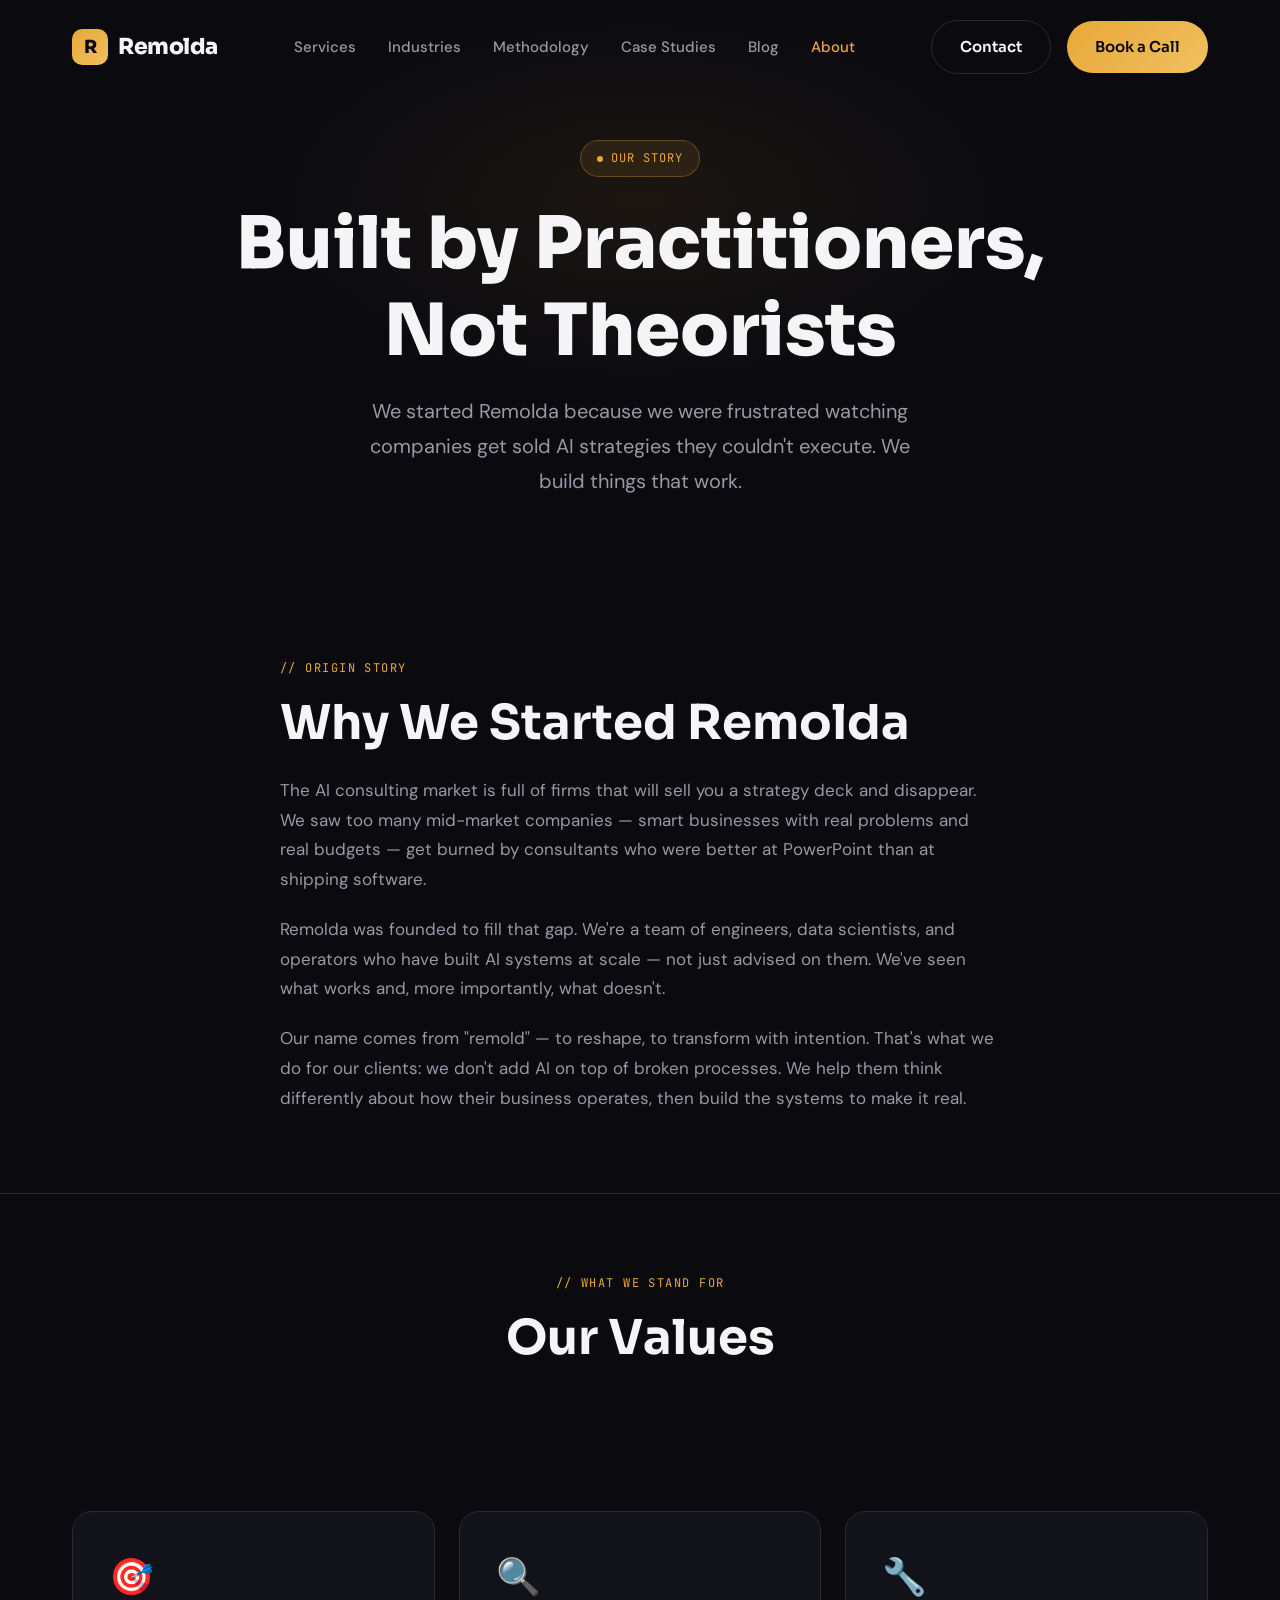
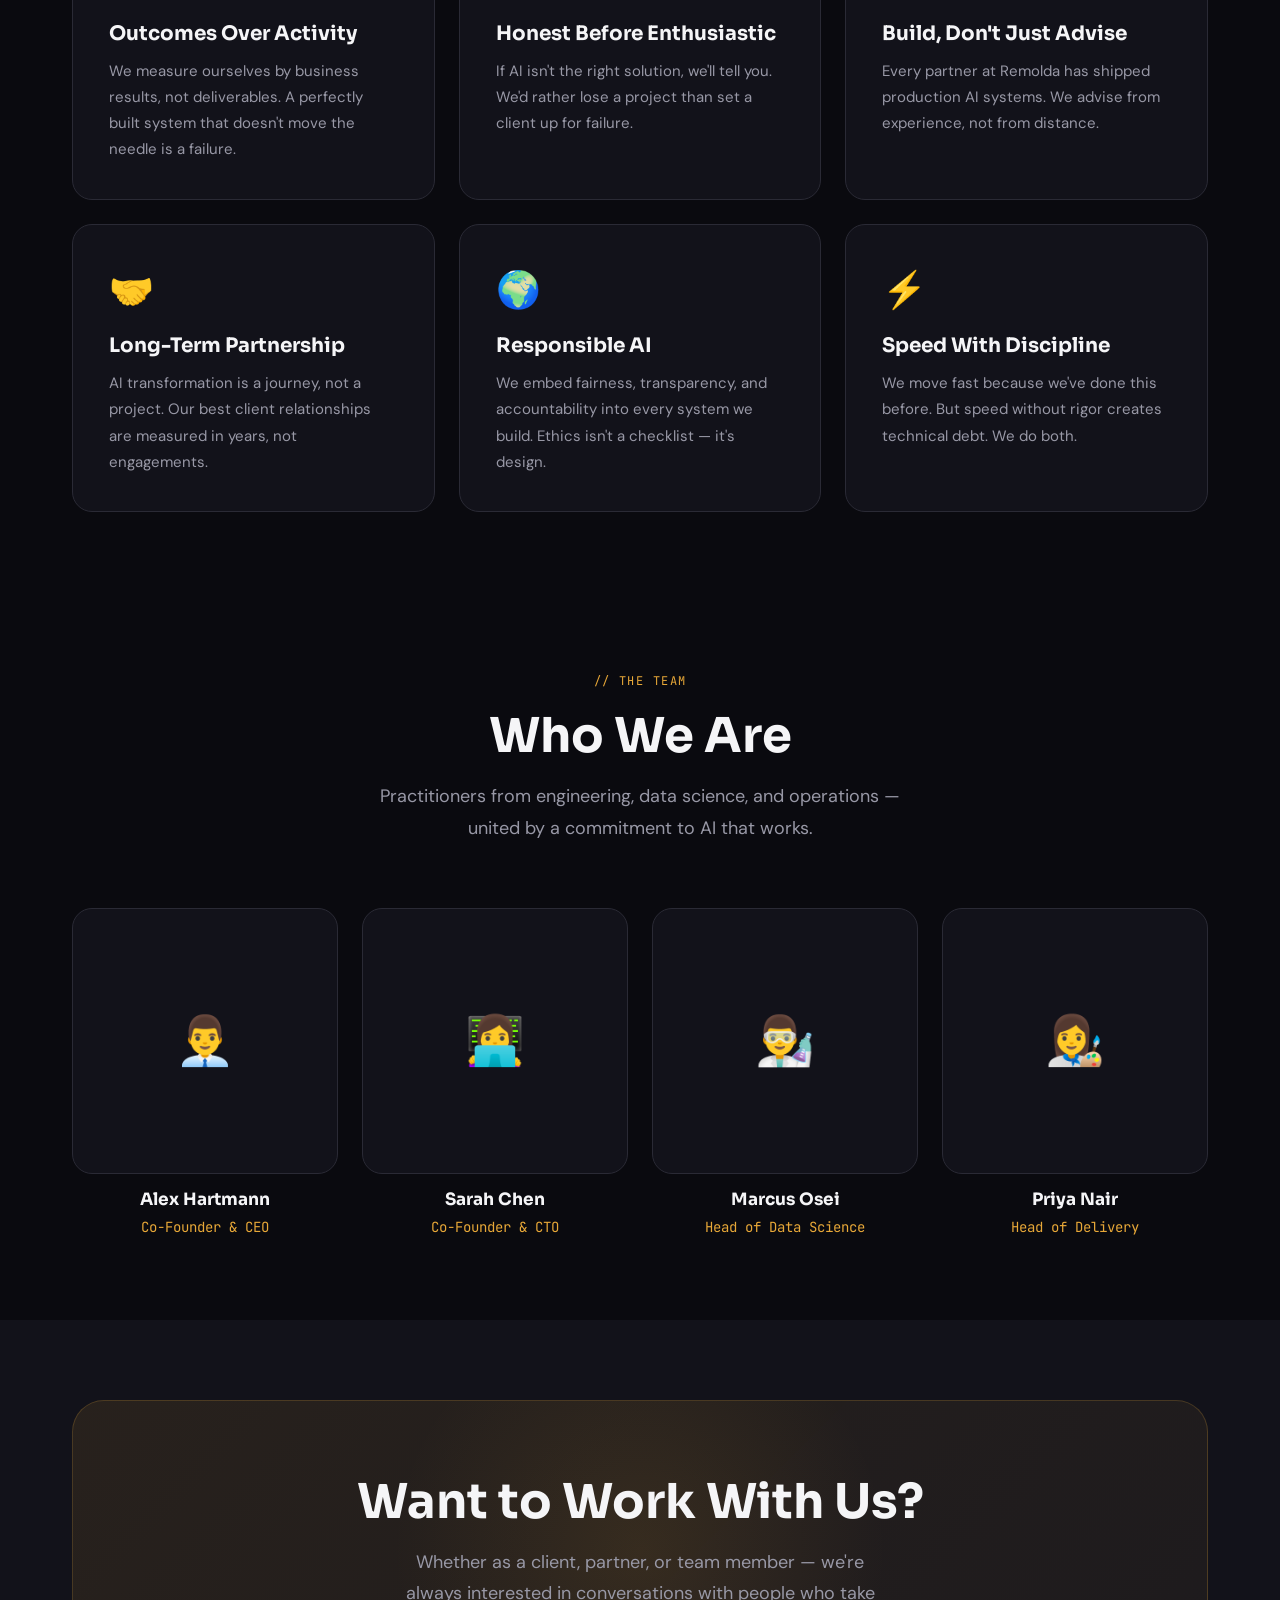
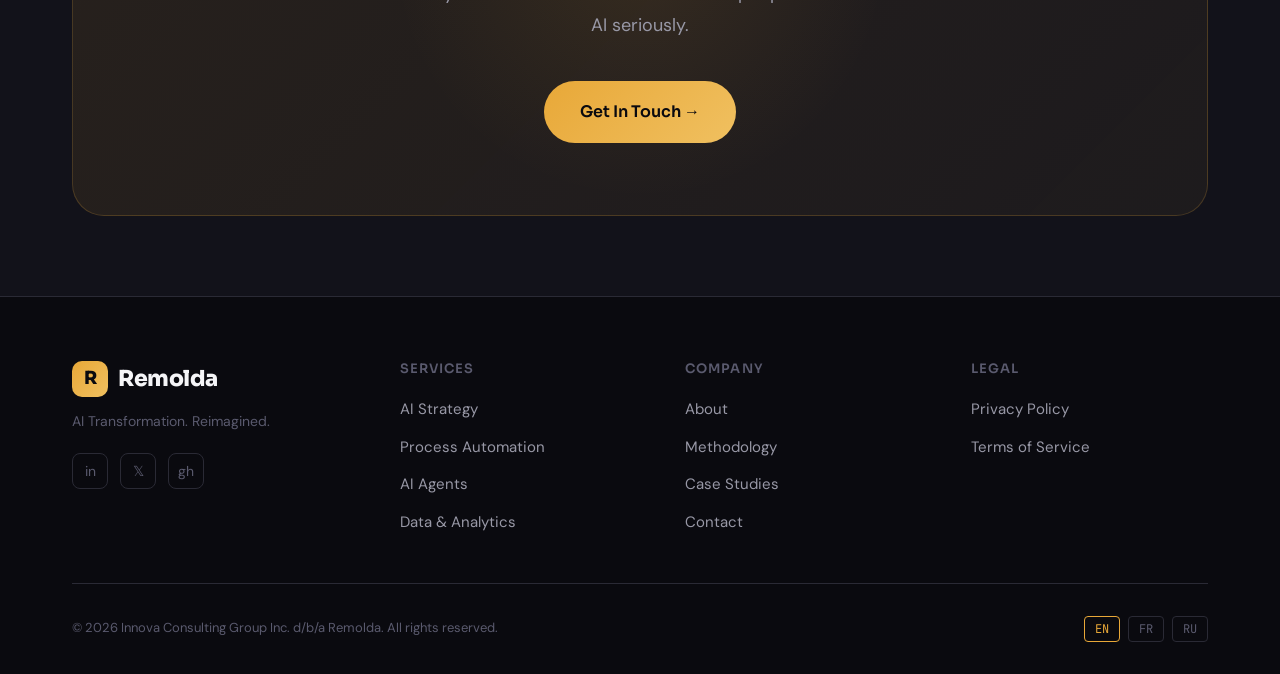
==== about.html @ ae048704 "Initial commit: Remolda AI consultancy website prototype Full HTML/CSS/JS prototype with 8 pages, da" ====
<!DOCTYPE html>
<html lang="en">
<head>
  <meta charset="UTF-8">
  <meta name="viewport" content="width=device-width, initial-scale=1.0">
  <title>About — Remolda AI Transformation</title>
  <link rel="stylesheet" href="styles.css">
</head>
<body>

  <nav class="nav">
    <div class="container">
      <div class="nav-inner">
        <a href="index.html" class="nav-logo"><div class="logo-mark">R</div>Remolda</a>
        <ul class="nav-links">
          <li><a href="services.html">Services</a></li>
          <li><a href="industries.html">Industries</a></li>
          <li><a href="methodology.html">Methodology</a></li>
          <li><a href="case-studies.html">Case Studies</a></li>
          <li><a href="blog.html">Blog</a></li>
          <li><a href="about.html">About</a></li>
        </ul>
        <div class="nav-cta">
          <a href="contact.html" class="btn btn-outline">Contact</a>
          <a href="contact.html" class="btn btn-primary">Book a Call</a>
        </div>
        <div class="nav-toggle"><span></span><span></span><span></span></div>
      </div>
    </div>
  </nav>

  <section class="page-hero">
    <div class="container">
      <span class="badge">Our Story</span>
      <h1>Built by Practitioners,<br>Not Theorists</h1>
      <p>We started Remolda because we were frustrated watching companies get sold AI strategies they couldn't execute. We build things that work.</p>
    </div>
  </section>

  <!-- Story section -->
  <section style="padding: 80px 0; border-bottom: 1px solid var(--border);">
    <div class="container">
      <div style="max-width: 720px; margin: 0 auto;">
        <span class="section-label">// Origin Story</span>
        <h2 style="margin-bottom: 24px; margin-top: 12px;">Why We Started Remolda</h2>
        <p style="margin-bottom: 20px;">The AI consulting market is full of firms that will sell you a strategy deck and disappear. We saw too many mid-market companies — smart businesses with real problems and real budgets — get burned by consultants who were better at PowerPoint than at shipping software.</p>
        <p style="margin-bottom: 20px;">Remolda was founded to fill that gap. We're a team of engineers, data scientists, and operators who have built AI systems at scale — not just advised on them. We've seen what works and, more importantly, what doesn't.</p>
        <p>Our name comes from "remold" — to reshape, to transform with intention. That's what we do for our clients: we don't add AI on top of broken processes. We help them think differently about how their business operates, then build the systems to make it real.</p>
      </div>
    </div>
  </section>

  <!-- Values -->
  <section style="padding: 80px 0;">
    <div class="container">
      <div class="section-header fade-up">
        <span class="section-label">// What We Stand For</span>
        <h2>Our Values</h2>
      </div>
      <div class="values-grid">
        <div class="value-card fade-up">
          <div class="value-icon">🎯</div>
          <h3>Outcomes Over Activity</h3>
          <p>We measure ourselves by business results, not deliverables. A perfectly built system that doesn't move the needle is a failure.</p>
        </div>
        <div class="value-card fade-up fade-up-delay-1">
          <div class="value-icon">🔍</div>
          <h3>Honest Before Enthusiastic</h3>
          <p>If AI isn't the right solution, we'll tell you. We'd rather lose a project than set a client up for failure.</p>
        </div>
        <div class="value-card fade-up fade-up-delay-2">
          <div class="value-icon">🔧</div>
          <h3>Build, Don't Just Advise</h3>
          <p>Every partner at Remolda has shipped production AI systems. We advise from experience, not from distance.</p>
        </div>
        <div class="value-card fade-up fade-up-delay-3">
          <div class="value-icon">🤝</div>
          <h3>Long-Term Partnership</h3>
          <p>AI transformation is a journey, not a project. Our best client relationships are measured in years, not engagements.</p>
        </div>
        <div class="value-card fade-up fade-up-delay-4">
          <div class="value-icon">🌍</div>
          <h3>Responsible AI</h3>
          <p>We embed fairness, transparency, and accountability into every system we build. Ethics isn't a checklist — it's design.</p>
        </div>
        <div class="value-card fade-up fade-up-delay-5">
          <div class="value-icon">⚡</div>
          <h3>Speed With Discipline</h3>
          <p>We move fast because we've done this before. But speed without rigor creates technical debt. We do both.</p>
        </div>
      </div>
    </div>
  </section>

  <!-- Team -->
  <section class="team-section">
    <div class="container">
      <div class="section-header fade-up">
        <span class="section-label">// The Team</span>
        <h2>Who We Are</h2>
        <p>Practitioners from engineering, data science, and operations — united by a commitment to AI that works.</p>
      </div>
      <div class="team-grid">
        <div class="team-card fade-up">
          <div class="team-avatar">👨‍💼</div>
          <h4>Alex Hartmann</h4>
          <span class="team-role">Co-Founder & CEO</span>
        </div>
        <div class="team-card fade-up fade-up-delay-1">
          <div class="team-avatar">👩‍💻</div>
          <h4>Sarah Chen</h4>
          <span class="team-role">Co-Founder & CTO</span>
        </div>
        <div class="team-card fade-up fade-up-delay-2">
          <div class="team-avatar">👨‍🔬</div>
          <h4>Marcus Osei</h4>
          <span class="team-role">Head of Data Science</span>
        </div>
        <div class="team-card fade-up fade-up-delay-3">
          <div class="team-avatar">👩‍🎨</div>
          <h4>Priya Nair</h4>
          <span class="team-role">Head of Delivery</span>
        </div>
      </div>
    </div>
  </section>

  <section class="cta-section">
    <div class="container">
      <div class="cta-block fade-up">
        <h2>Want to Work With Us?</h2>
        <p>Whether as a client, partner, or team member — we're always interested in conversations with people who take AI seriously.</p>
        <div class="cta-actions">
          <a href="contact.html" class="btn btn-primary btn-lg">Get In Touch →</a>
        </div>
      </div>
    </div>
  </section>

  <footer class="footer">
    <div class="container">
      <div class="footer-top">
        <div class="footer-brand">
          <a href="index.html" class="nav-logo"><div class="logo-mark">R</div>Remolda</a>
          <p>AI Transformation. Reimagined.</p>
          <div class="footer-social">
            <a href="#" class="social-link">in</a>
            <a href="#" class="social-link">𝕏</a>
            <a href="#" class="social-link">gh</a>
          </div>
        </div>
        <div class="footer-col">
          <h5>Services</h5>
          <ul>
            <li><a href="services.html#strategy">AI Strategy</a></li>
            <li><a href="services.html#automation">Process Automation</a></li>
            <li><a href="services.html#agents">AI Agents</a></li>
            <li><a href="services.html#data">Data & Analytics</a></li>
          </ul>
        </div>
        <div class="footer-col">
          <h5>Company</h5>
          <ul>
            <li><a href="about.html">About</a></li>
            <li><a href="methodology.html">Methodology</a></li>
            <li><a href="case-studies.html">Case Studies</a></li>
            <li><a href="contact.html">Contact</a></li>
          </ul>
        </div>
        <div class="footer-col">
          <h5>Legal</h5>
          <ul>
            <li><a href="#">Privacy Policy</a></li>
            <li><a href="#">Terms of Service</a></li>
          </ul>
        </div>
      </div>
      <div class="footer-bottom">
        <p class="footer-legal">© 2026 Innova Consulting Group Inc. d/b/a Remolda. All rights reserved.</p>
        <div class="footer-lang">
          <button class="lang-btn active">EN</button>
          <button class="lang-btn">FR</button>
          <button class="lang-btn">RU</button>
        </div>
      </div>
    </div>
  </footer>

  <script src="main.js"></script>
</body>
</html>
---- styles.css ----
/* ============================================
   REMOLDA — Main Stylesheet
   ============================================ */

@import url('https://fonts.googleapis.com/css2?family=Sora:wght@300;400;500;600;700;800&family=DM+Sans:ital,wght@0,300;0,400;0,500;0,600;1,400&family=JetBrains+Mono:wght@400;500&display=swap');

/* ============================================
   CSS VARIABLES
   ============================================ */

:root {
  --bg-primary: #0A0A0F;
  --bg-secondary: #12121A;
  --bg-tertiary: #1A1A25;
  --bg-card: #12121A;

  --accent-primary: #E8A838;
  --accent-secondary: #F0C060;
  --accent-gradient: linear-gradient(135deg, #E8A838, #F0C060);
  --accent-glow: rgba(232, 168, 56, 0.15);

  --text-primary: #F5F5F7;
  --text-secondary: #9898A6;
  --text-muted: #5A5A6E;

  --border: #2A2A35;
  --border-light: rgba(255,255,255,0.05);
  --success: #34D399;

  --font-display: 'Sora', sans-serif;
  --font-body: 'DM Sans', sans-serif;
  --font-mono: 'JetBrains Mono', monospace;

  --radius-sm: 8px;
  --radius-md: 12px;
  --radius-lg: 20px;
  --radius-xl: 32px;

  --shadow-card: 0 4px 24px rgba(0,0,0,0.4);
  --shadow-hover: 0 8px 40px rgba(232,168,56,0.12);

  --transition: 0.3s cubic-bezier(0.4, 0, 0.2, 1);
  --transition-slow: 0.6s cubic-bezier(0.4, 0, 0.2, 1);

  --max-width: 1200px;
  --section-padding: 100px 0;
}

/* ============================================
   RESET & BASE
   ============================================ */

*, *::before, *::after {
  box-sizing: border-box;
  margin: 0;
  padding: 0;
}

html {
  scroll-behavior: smooth;
  font-size: 16px;
}

body {
  font-family: var(--font-body);
  background: var(--bg-primary);
  color: var(--text-primary);
  line-height: 1.6;
  -webkit-font-smoothing: antialiased;
  overflow-x: hidden;
}

a {
  color: inherit;
  text-decoration: none;
}

img, svg {
  max-width: 100%;
  display: block;
}

ul {
  list-style: none;
}

.container {
  max-width: var(--max-width);
  margin: 0 auto;
  padding: 0 32px;
}

/* ============================================
   TYPOGRAPHY
   ============================================ */

h1, h2, h3, h4, h5, h6 {
  font-family: var(--font-display);
  font-weight: 700;
  line-height: 1.2;
  color: var(--text-primary);
}

h1 { font-size: clamp(40px, 6vw, 72px); font-weight: 800; }
h2 { font-size: clamp(28px, 4vw, 48px); }
h3 { font-size: clamp(20px, 2.5vw, 28px); }
h4 { font-size: 20px; }
h5 { font-size: 16px; }

p {
  color: var(--text-secondary);
  font-size: 17px;
  line-height: 1.75;
}

.text-accent {
  background: var(--accent-gradient);
  -webkit-background-clip: text;
  -webkit-text-fill-color: transparent;
  background-clip: text;
}

.mono {
  font-family: var(--font-mono);
  font-size: 13px;
  color: var(--accent-primary);
  letter-spacing: 0.05em;
}

/* ============================================
   BUTTONS
   ============================================ */

.btn {
  display: inline-flex;
  align-items: center;
  gap: 8px;
  font-family: var(--font-display);
  font-weight: 600;
  font-size: 15px;
  padding: 14px 28px;
  border-radius: 50px;
  border: none;
  cursor: pointer;
  transition: var(--transition);
  white-space: nowrap;
  text-decoration: none;
}

.btn-primary {
  background: var(--accent-gradient);
  color: #0A0A0F;
}

.btn-primary:hover {
  box-shadow: 0 0 30px rgba(232,168,56,0.4);
  transform: translateY(-2px);
}

.btn-outline {
  background: transparent;
  color: var(--text-primary);
  border: 1px solid var(--border);
}

.btn-outline:hover {
  border-color: var(--accent-primary);
  color: var(--accent-primary);
  background: var(--accent-glow);
}

.btn-lg {
  padding: 18px 36px;
  font-size: 16px;
}

/* ============================================
   BADGE
   ============================================ */

.badge {
  display: inline-flex;
  align-items: center;
  gap: 8px;
  background: rgba(232,168,56,0.1);
  border: 1px solid rgba(232,168,56,0.3);
  color: var(--accent-primary);
  font-family: var(--font-mono);
  font-size: 12px;
  letter-spacing: 0.08em;
  text-transform: uppercase;
  padding: 8px 16px;
  border-radius: 50px;
}

.badge::before {
  content: '';
  display: block;
  width: 6px;
  height: 6px;
  border-radius: 50%;
  background: var(--accent-primary);
  animation: pulse 2s infinite;
}

@keyframes pulse {
  0%, 100% { opacity: 1; }
  50% { opacity: 0.4; }
}

/* ============================================
   SECTION HEADER
   ============================================ */

.section-header {
  text-align: center;
  margin-bottom: 64px;
}

.section-label {
  font-family: var(--font-mono);
  font-size: 12px;
  letter-spacing: 0.12em;
  text-transform: uppercase;
  color: var(--accent-primary);
  margin-bottom: 16px;
  display: block;
}

.section-header h2 {
  margin-bottom: 16px;
}

.section-header p {
  max-width: 560px;
  margin: 0 auto;
  font-size: 18px;
}

/* ============================================
   NAVIGATION
   ============================================ */

.nav {
  position: fixed;
  top: 0;
  left: 0;
  right: 0;
  z-index: 100;
  padding: 20px 0;
  transition: var(--transition);
}

.nav.scrolled {
  background: rgba(10,10,15,0.92);
  backdrop-filter: blur(20px);
  border-bottom: 1px solid var(--border);
  padding: 14px 0;
}

.nav-inner {
  display: flex;
  align-items: center;
  justify-content: space-between;
  gap: 32px;
}

.nav-logo {
  display: flex;
  align-items: center;
  gap: 10px;
  font-family: var(--font-display);
  font-weight: 800;
  font-size: 22px;
  letter-spacing: -0.02em;
}

.nav-logo .logo-mark {
  width: 36px;
  height: 36px;
  background: var(--accent-gradient);
  border-radius: 10px;
  display: flex;
  align-items: center;
  justify-content: center;
  font-size: 18px;
  color: #0A0A0F;
  font-weight: 800;
}

.nav-links {
  display: flex;
  align-items: center;
  gap: 32px;
}

.nav-links a {
  font-size: 15px;
  font-weight: 500;
  color: var(--text-secondary);
  transition: var(--transition);
  position: relative;
}

.nav-links a:hover {
  color: var(--text-primary);
}

.nav-links a.active {
  color: var(--accent-primary);
}

.nav-cta {
  display: flex;
  align-items: center;
  gap: 16px;
}

.nav-toggle {
  display: none;
  flex-direction: column;
  gap: 5px;
  cursor: pointer;
  padding: 4px;
}

.nav-toggle span {
  display: block;
  width: 24px;
  height: 2px;
  background: var(--text-primary);
  border-radius: 2px;
  transition: var(--transition);
}

/* ============================================
   HERO
   ============================================ */

.hero {
  min-height: 100vh;
  display: flex;
  align-items: center;
  position: relative;
  overflow: hidden;
  padding: 140px 0 80px;
}

.hero-bg {
  position: absolute;
  inset: 0;
  z-index: 0;
}

.hero-mesh {
  position: absolute;
  inset: 0;
  background:
    radial-gradient(ellipse 80% 60% at 50% -10%, rgba(232,168,56,0.12) 0%, transparent 60%),
    radial-gradient(ellipse 40% 40% at 80% 60%, rgba(232,168,56,0.06) 0%, transparent 50%);
}

.hero-grid {
  position: absolute;
  inset: 0;
  background-image:
    linear-gradient(rgba(255,255,255,0.02) 1px, transparent 1px),
    linear-gradient(90deg, rgba(255,255,255,0.02) 1px, transparent 1px);
  background-size: 60px 60px;
  mask-image: radial-gradient(ellipse 80% 80% at 50% 50%, black 0%, transparent 100%);
}

.hero-content {
  position: relative;
  z-index: 1;
  max-width: 820px;
}

.hero-content .badge {
  margin-bottom: 32px;
}

.hero-content h1 {
  margin-bottom: 24px;
  letter-spacing: -0.03em;
}

.hero-content p {
  font-size: 20px;
  max-width: 600px;
  margin-bottom: 48px;
}

.hero-actions {
  display: flex;
  align-items: center;
  gap: 16px;
  flex-wrap: wrap;
}

.hero-stats {
  display: flex;
  gap: 48px;
  margin-top: 72px;
  padding-top: 48px;
  border-top: 1px solid var(--border);
  flex-wrap: wrap;
}

.hero-stat .number {
  font-family: var(--font-display);
  font-size: 36px;
  font-weight: 800;
  background: var(--accent-gradient);
  -webkit-background-clip: text;
  -webkit-text-fill-color: transparent;
  background-clip: text;
  line-height: 1;
  margin-bottom: 4px;
}

.hero-stat .label {
  font-size: 14px;
  color: var(--text-muted);
}

/* ============================================
   SOCIAL PROOF BAR
   ============================================ */

.trust-bar {
  padding: 32px 0;
  border-top: 1px solid var(--border);
  border-bottom: 1px solid var(--border);
  background: var(--bg-secondary);
}

.trust-bar-inner {
  display: flex;
  align-items: center;
  gap: 48px;
  overflow: hidden;
}

.trust-label {
  font-size: 13px;
  color: var(--text-muted);
  white-space: nowrap;
  flex-shrink: 0;
  font-family: var(--font-mono);
  letter-spacing: 0.05em;
  text-transform: uppercase;
}

.trust-logos {
  display: flex;
  align-items: center;
  gap: 48px;
  flex: 1;
  overflow: hidden;
}

.trust-logo {
  font-family: var(--font-display);
  font-size: 17px;
  font-weight: 700;
  color: var(--text-muted);
  opacity: 0.5;
  white-space: nowrap;
  letter-spacing: -0.01em;
  transition: var(--transition);
}

.trust-logo:hover {
  opacity: 0.8;
  color: var(--text-secondary);
}

/* ============================================
   SERVICES
   ============================================ */

.services {
  padding: var(--section-padding);
}

.services-grid {
  display: grid;
  grid-template-columns: repeat(3, 1fr);
  gap: 20px;
}

.service-card {
  background: var(--bg-card);
  border: 1px solid var(--border);
  border-radius: var(--radius-lg);
  padding: 36px;
  transition: var(--transition);
  position: relative;
  overflow: hidden;
  cursor: pointer;
}

.service-card::before {
  content: '';
  position: absolute;
  inset: 0;
  background: var(--accent-gradient);
  opacity: 0;
  transition: var(--transition);
  border-radius: inherit;
}

.service-card:hover {
  border-color: rgba(232,168,56,0.4);
  box-shadow: var(--shadow-hover);
  transform: translateY(-4px);
}

.service-card:hover::before {
  opacity: 0.04;
}

.service-icon {
  width: 52px;
  height: 52px;
  background: rgba(232,168,56,0.1);
  border-radius: var(--radius-md);
  display: flex;
  align-items: center;
  justify-content: center;
  margin-bottom: 24px;
  font-size: 24px;
  position: relative;
}

.service-card h3 {
  font-size: 20px;
  margin-bottom: 12px;
  position: relative;
}

.service-card p {
  font-size: 15px;
  margin-bottom: 24px;
  position: relative;
}

.service-link {
  display: inline-flex;
  align-items: center;
  gap: 8px;
  font-size: 14px;
  font-weight: 600;
  font-family: var(--font-display);
  color: var(--accent-primary);
  position: relative;
  transition: var(--transition);
}

.service-link:hover {
  gap: 12px;
}

.service-link svg {
  display: inline;
}

/* ============================================
   METHODOLOGY — THE REMOLDA CYCLE
   ============================================ */

.methodology {
  padding: var(--section-padding);
  background: var(--bg-secondary);
  position: relative;
  overflow: hidden;
}

.methodology::before {
  content: '';
  position: absolute;
  top: 50%;
  left: 50%;
  transform: translate(-50%, -50%);
  width: 600px;
  height: 600px;
  background: radial-gradient(circle, rgba(232,168,56,0.06) 0%, transparent 70%);
  pointer-events: none;
}

.methodology-inner {
  display: grid;
  grid-template-columns: 1fr 1fr;
  gap: 80px;
  align-items: center;
}

.methodology-phases {
  display: flex;
  flex-direction: column;
  gap: 4px;
}

.phase-item {
  display: flex;
  align-items: flex-start;
  gap: 20px;
  padding: 20px 24px;
  border-radius: var(--radius-md);
  cursor: pointer;
  transition: var(--transition);
  border: 1px solid transparent;
}

.phase-item:hover,
.phase-item.active {
  background: var(--bg-tertiary);
  border-color: var(--border);
}

.phase-item.active .phase-num {
  background: var(--accent-gradient);
  color: #0A0A0F;
}

.phase-num {
  width: 40px;
  height: 40px;
  border-radius: 50%;
  background: var(--bg-tertiary);
  border: 1px solid var(--border);
  display: flex;
  align-items: center;
  justify-content: center;
  font-family: var(--font-mono);
  font-size: 13px;
  font-weight: 500;
  color: var(--text-muted);
  flex-shrink: 0;
  transition: var(--transition);
}

.phase-content h4 {
  font-size: 17px;
  margin-bottom: 4px;
  font-family: var(--font-display);
}

.phase-content p {
  font-size: 14px;
  color: var(--text-muted);
}

/* Cycle Diagram */
.cycle-diagram {
  position: relative;
  display: flex;
  align-items: center;
  justify-content: center;
}

.cycle-svg-wrap {
  width: 380px;
  height: 380px;
  position: relative;
}

.cycle-center {
  position: absolute;
  top: 50%;
  left: 50%;
  transform: translate(-50%, -50%);
  text-align: center;
  z-index: 2;
}

.cycle-center-logo {
  font-family: var(--font-display);
  font-weight: 800;
  font-size: 22px;
  background: var(--accent-gradient);
  -webkit-background-clip: text;
  -webkit-text-fill-color: transparent;
  background-clip: text;
}

.cycle-center-sub {
  font-size: 11px;
  font-family: var(--font-mono);
  color: var(--text-muted);
  letter-spacing: 0.1em;
  text-transform: uppercase;
  margin-top: 2px;
}

/* ============================================
   INDUSTRIES
   ============================================ */

.industries {
  padding: var(--section-padding);
}

.industries-tabs {
  display: flex;
  gap: 8px;
  flex-wrap: wrap;
  justify-content: center;
  margin-bottom: 48px;
}

.tab-btn {
  background: var(--bg-secondary);
  border: 1px solid var(--border);
  color: var(--text-secondary);
  font-family: var(--font-display);
  font-size: 14px;
  font-weight: 500;
  padding: 10px 20px;
  border-radius: 50px;
  cursor: pointer;
  transition: var(--transition);
}

.tab-btn:hover {
  border-color: rgba(232,168,56,0.4);
  color: var(--text-primary);
}

.tab-btn.active {
  background: var(--accent-gradient);
  border-color: transparent;
  color: #0A0A0F;
}

.industry-panel {
  display: none;
  grid-template-columns: 1fr 1fr;
  gap: 40px;
  align-items: center;
  background: var(--bg-secondary);
  border: 1px solid var(--border);
  border-radius: var(--radius-xl);
  padding: 48px;
}

.industry-panel.active {
  display: grid;
}

.industry-panel h3 {
  font-size: 28px;
  margin-bottom: 16px;
}

.industry-panel p {
  margin-bottom: 24px;
}

.industry-challenges {
  display: flex;
  flex-direction: column;
  gap: 12px;
  margin-bottom: 32px;
}

.challenge-item {
  display: flex;
  align-items: flex-start;
  gap: 12px;
  font-size: 15px;
  color: var(--text-secondary);
}

.challenge-item::before {
  content: '→';
  color: var(--accent-primary);
  flex-shrink: 0;
  margin-top: 1px;
}

.industry-visual {
  background: var(--bg-tertiary);
  border-radius: var(--radius-lg);
  padding: 40px;
  display: flex;
  flex-direction: column;
  align-items: center;
  justify-content: center;
  gap: 16px;
  min-height: 240px;
}

.industry-icon-large {
  font-size: 64px;
}

.industry-metric {
  text-align: center;
}

.industry-metric .big-num {
  font-family: var(--font-display);
  font-size: 40px;
  font-weight: 800;
  background: var(--accent-gradient);
  -webkit-background-clip: text;
  -webkit-text-fill-color: transparent;
  background-clip: text;
  line-height: 1;
}

.industry-metric .big-label {
  font-size: 13px;
  color: var(--text-muted);
  margin-top: 4px;
}

/* ============================================
   CASE STUDIES
   ============================================ */

.case-studies {
  padding: var(--section-padding);
  background: var(--bg-secondary);
}

.case-studies-grid {
  display: grid;
  grid-template-columns: repeat(3, 1fr);
  gap: 24px;
  margin-bottom: 48px;
}

.case-card {
  background: var(--bg-primary);
  border: 1px solid var(--border);
  border-radius: var(--radius-lg);
  overflow: hidden;
  transition: var(--transition);
}

.case-card:hover {
  border-color: rgba(232,168,56,0.3);
  transform: translateY(-4px);
  box-shadow: var(--shadow-hover);
}

.case-card-img {
  height: 200px;
  background: var(--bg-tertiary);
  display: flex;
  align-items: center;
  justify-content: center;
  font-size: 48px;
  position: relative;
  overflow: hidden;
}

.case-card-img::after {
  content: '';
  position: absolute;
  inset: 0;
  background: linear-gradient(to bottom, transparent 50%, rgba(10,10,15,0.8) 100%);
}

.case-card-body {
  padding: 28px;
}

.case-industry-tag {
  font-family: var(--font-mono);
  font-size: 11px;
  letter-spacing: 0.08em;
  text-transform: uppercase;
  color: var(--accent-primary);
  margin-bottom: 12px;
  display: block;
}

.case-card h3 {
  font-size: 18px;
  margin-bottom: 12px;
  line-height: 1.3;
}

.case-metric {
  display: inline-flex;
  align-items: center;
  gap: 8px;
  background: rgba(232,168,56,0.1);
  border: 1px solid rgba(232,168,56,0.2);
  border-radius: 50px;
  padding: 6px 14px;
  font-family: var(--font-display);
  font-size: 13px;
  font-weight: 700;
  color: var(--accent-primary);
  margin-bottom: 20px;
}

.case-link {
  display: flex;
  align-items: center;
  gap: 8px;
  font-size: 14px;
  font-weight: 600;
  font-family: var(--font-display);
  color: var(--text-secondary);
  transition: var(--transition);
}

.case-link:hover {
  color: var(--accent-primary);
  gap: 12px;
}

.section-cta {
  text-align: center;
}

/* ============================================
   BLOG PREVIEW
   ============================================ */

.blog-preview {
  padding: var(--section-padding);
}

.blog-grid {
  display: grid;
  grid-template-columns: repeat(3, 1fr);
  gap: 24px;
  margin-bottom: 48px;
}

.blog-card {
  background: var(--bg-card);
  border: 1px solid var(--border);
  border-radius: var(--radius-lg);
  overflow: hidden;
  transition: var(--transition);
}

.blog-card:hover {
  border-color: rgba(232,168,56,0.3);
  transform: translateY(-4px);
}

.blog-card-img {
  height: 180px;
  background: var(--bg-tertiary);
  display: flex;
  align-items: center;
  justify-content: center;
  font-size: 40px;
}

.blog-card-body {
  padding: 24px;
}

.blog-meta {
  display: flex;
  align-items: center;
  gap: 12px;
  margin-bottom: 12px;
}

.blog-category {
  font-family: var(--font-mono);
  font-size: 11px;
  letter-spacing: 0.08em;
  text-transform: uppercase;
  color: var(--accent-primary);
}

.blog-date {
  font-size: 13px;
  color: var(--text-muted);
}

.blog-card h3 {
  font-size: 17px;
  margin-bottom: 10px;
  line-height: 1.4;
}

.blog-card p {
  font-size: 14px;
  line-height: 1.6;
  color: var(--text-muted);
  display: -webkit-box;
  -webkit-line-clamp: 3;
  -webkit-box-orient: vertical;
  overflow: hidden;
}

/* ============================================
   CTA SECTION
   ============================================ */

.cta-section {
  padding: 80px 0;
  background: var(--bg-secondary);
}

.cta-block {
  background: linear-gradient(135deg, rgba(232,168,56,0.1) 0%, rgba(240,192,96,0.05) 100%);
  border: 1px solid rgba(232,168,56,0.2);
  border-radius: var(--radius-xl);
  padding: 72px 80px;
  text-align: center;
  position: relative;
  overflow: hidden;
}

.cta-block::before {
  content: '';
  position: absolute;
  top: -100px;
  left: 50%;
  transform: translateX(-50%);
  width: 500px;
  height: 500px;
  background: radial-gradient(circle, rgba(232,168,56,0.1) 0%, transparent 70%);
  pointer-events: none;
}

.cta-block h2 {
  margin-bottom: 16px;
  position: relative;
}

.cta-block p {
  font-size: 18px;
  max-width: 480px;
  margin: 0 auto 40px;
  position: relative;
}

.cta-actions {
  display: flex;
  align-items: center;
  justify-content: center;
  gap: 16px;
  position: relative;
  flex-wrap: wrap;
}

.cta-note {
  font-size: 13px;
  color: var(--text-muted);
  margin-top: 16px;
  position: relative;
}

/* ============================================
   FOOTER
   ============================================ */

.footer {
  background: var(--bg-primary);
  border-top: 1px solid var(--border);
  padding: 64px 0 32px;
}

.footer-top {
  display: grid;
  grid-template-columns: 280px 1fr 1fr 1fr;
  gap: 48px;
  margin-bottom: 48px;
}

.footer-brand p {
  font-size: 14px;
  color: var(--text-muted);
  margin-top: 12px;
  margin-bottom: 20px;
}

.footer-social {
  display: flex;
  gap: 12px;
}

.social-link {
  width: 36px;
  height: 36px;
  border-radius: var(--radius-sm);
  border: 1px solid var(--border);
  display: flex;
  align-items: center;
  justify-content: center;
  color: var(--text-muted);
  font-size: 14px;
  transition: var(--transition);
}

.social-link:hover {
  border-color: var(--accent-primary);
  color: var(--accent-primary);
}

.footer-col h5 {
  font-family: var(--font-display);
  font-size: 13px;
  font-weight: 600;
  letter-spacing: 0.08em;
  text-transform: uppercase;
  color: var(--text-muted);
  margin-bottom: 20px;
}

.footer-col ul {
  display: flex;
  flex-direction: column;
  gap: 12px;
}

.footer-col ul li a {
  font-size: 15px;
  color: var(--text-secondary);
  transition: var(--transition);
}

.footer-col ul li a:hover {
  color: var(--accent-primary);
}

.footer-bottom {
  display: flex;
  align-items: center;
  justify-content: space-between;
  padding-top: 32px;
  border-top: 1px solid var(--border);
  flex-wrap: wrap;
  gap: 16px;
}

.footer-legal {
  font-size: 13px;
  color: var(--text-muted);
}

.footer-lang {
  display: flex;
  gap: 8px;
}

.lang-btn {
  background: transparent;
  border: 1px solid var(--border);
  color: var(--text-muted);
  font-size: 12px;
  font-family: var(--font-mono);
  padding: 4px 10px;
  border-radius: 4px;
  cursor: pointer;
  transition: var(--transition);
}

.lang-btn:hover,
.lang-btn.active {
  border-color: var(--accent-primary);
  color: var(--accent-primary);
}

/* ============================================
   PAGE HERO (inner pages)
   ============================================ */

.page-hero {
  padding: 140px 0 80px;
  text-align: center;
  position: relative;
}

.page-hero::before {
  content: '';
  position: absolute;
  top: 0;
  left: 50%;
  transform: translateX(-50%);
  width: 800px;
  height: 400px;
  background: radial-gradient(ellipse, rgba(232,168,56,0.08) 0%, transparent 70%);
  pointer-events: none;
}

.page-hero .badge {
  margin-bottom: 24px;
}

.page-hero h1 {
  margin-bottom: 20px;
  position: relative;
}

.page-hero p {
  font-size: 20px;
  max-width: 560px;
  margin: 0 auto;
  position: relative;
}

/* ============================================
   SERVICES PAGE
   ============================================ */

.services-full {
  padding: 80px 0;
}

.service-full-card {
  background: var(--bg-card);
  border: 1px solid var(--border);
  border-radius: var(--radius-xl);
  padding: 48px;
  margin-bottom: 24px;
  display: grid;
  grid-template-columns: 80px 1fr auto;
  gap: 32px;
  align-items: center;
  transition: var(--transition);
}

.service-full-card:hover {
  border-color: rgba(232,168,56,0.3);
}

.service-full-icon {
  width: 80px;
  height: 80px;
  background: rgba(232,168,56,0.1);
  border-radius: var(--radius-lg);
  display: flex;
  align-items: center;
  justify-content: center;
  font-size: 36px;
  flex-shrink: 0;
}

.service-full-content h3 {
  font-size: 22px;
  margin-bottom: 8px;
}

.service-full-content p {
  font-size: 15px;
  margin-bottom: 16px;
}

.service-tags {
  display: flex;
  flex-wrap: wrap;
  gap: 8px;
}

.service-tag {
  background: var(--bg-tertiary);
  border: 1px solid var(--border);
  color: var(--text-muted);
  font-family: var(--font-mono);
  font-size: 11px;
  padding: 4px 10px;
  border-radius: 4px;
}

/* ============================================
   METHODOLOGY FULL PAGE
   ============================================ */

.methodology-full {
  padding: 80px 0;
}

.phase-full-card {
  display: grid;
  grid-template-columns: auto 1fr;
  gap: 48px;
  padding: 48px 0;
  border-bottom: 1px solid var(--border);
  position: relative;
}

.phase-full-card:last-child {
  border-bottom: none;
}

.phase-full-num {
  font-family: var(--font-display);
  font-size: 80px;
  font-weight: 800;
  line-height: 1;
  background: var(--accent-gradient);
  -webkit-background-clip: text;
  -webkit-text-fill-color: transparent;
  background-clip: text;
  opacity: 0.3;
  width: 100px;
  text-align: center;
  padding-top: 8px;
}

.phase-full-content h3 {
  font-size: 28px;
  margin-bottom: 12px;
}

.phase-full-content p {
  font-size: 16px;
  margin-bottom: 24px;
}

.phase-deliverables h5 {
  font-family: var(--font-mono);
  font-size: 11px;
  letter-spacing: 0.1em;
  text-transform: uppercase;
  color: var(--accent-primary);
  margin-bottom: 12px;
}

.phase-deliverables ul {
  display: flex;
  flex-direction: column;
  gap: 8px;
}

.phase-deliverables li {
  display: flex;
  align-items: flex-start;
  gap: 10px;
  font-size: 15px;
  color: var(--text-secondary);
}

.phase-deliverables li::before {
  content: '✓';
  color: var(--success);
  flex-shrink: 0;
}

/* ============================================
   CONTACT PAGE
   ============================================ */

.contact-grid {
  display: grid;
  grid-template-columns: 1fr 1fr;
  gap: 60px;
  padding: 80px 0;
  align-items: start;
}

.contact-info h2 {
  font-size: 36px;
  margin-bottom: 16px;
}

.contact-info p {
  font-size: 17px;
  margin-bottom: 40px;
}

.contact-details {
  display: flex;
  flex-direction: column;
  gap: 20px;
}

.contact-detail {
  display: flex;
  gap: 16px;
  align-items: flex-start;
}

.contact-detail-icon {
  width: 44px;
  height: 44px;
  background: rgba(232,168,56,0.1);
  border-radius: var(--radius-sm);
  display: flex;
  align-items: center;
  justify-content: center;
  font-size: 20px;
  flex-shrink: 0;
}

.contact-detail-text strong {
  display: block;
  font-size: 15px;
  font-family: var(--font-display);
  margin-bottom: 4px;
}

.contact-detail-text span {
  font-size: 14px;
  color: var(--text-muted);
}

.contact-form-wrap {
  background: var(--bg-secondary);
  border: 1px solid var(--border);
  border-radius: var(--radius-xl);
  padding: 48px;
}

.contact-form-wrap h3 {
  font-size: 22px;
  margin-bottom: 28px;
}

.form-row {
  display: grid;
  grid-template-columns: 1fr 1fr;
  gap: 16px;
}

.form-group {
  margin-bottom: 16px;
}

.form-group label {
  display: block;
  font-size: 13px;
  font-family: var(--font-display);
  font-weight: 600;
  color: var(--text-secondary);
  margin-bottom: 8px;
  letter-spacing: 0.02em;
}

.form-group input,
.form-group select,
.form-group textarea {
  width: 100%;
  background: var(--bg-tertiary);
  border: 1px solid var(--border);
  border-radius: var(--radius-sm);
  color: var(--text-primary);
  font-family: var(--font-body);
  font-size: 15px;
  padding: 12px 16px;
  outline: none;
  transition: var(--transition);
  appearance: none;
}

.form-group input:focus,
.form-group select:focus,
.form-group textarea:focus {
  border-color: var(--accent-primary);
  box-shadow: 0 0 0 3px rgba(232,168,56,0.1);
}

.form-group textarea {
  resize: vertical;
  min-height: 120px;
}

.form-group select {
  cursor: pointer;
  background-image: url("data:image/svg+xml,%3Csvg xmlns='http://www.w3.org/2000/svg' width='12' height='12' viewBox='0 0 12 12'%3E%3Cpath fill='%239898A6' d='M6 8L1 3h10z'/%3E%3C/svg%3E");
  background-repeat: no-repeat;
  background-position: right 16px center;
  padding-right: 40px;
}

.calendly-placeholder {
  background: var(--bg-tertiary);
  border: 1px dashed var(--border);
  border-radius: var(--radius-lg);
  padding: 60px 40px;
  text-align: center;
  margin-top: 32px;
}

.calendly-placeholder p {
  font-size: 15px;
  color: var(--text-muted);
  margin-top: 8px;
}

/* ============================================
   ABOUT PAGE
   ============================================ */

.values-grid {
  display: grid;
  grid-template-columns: repeat(3, 1fr);
  gap: 24px;
  padding: 80px 0;
}

.value-card {
  background: var(--bg-secondary);
  border: 1px solid var(--border);
  border-radius: var(--radius-lg);
  padding: 36px;
}

.value-icon {
  font-size: 36px;
  margin-bottom: 16px;
}

.value-card h3 {
  font-size: 20px;
  margin-bottom: 12px;
}

.value-card p {
  font-size: 15px;
}

.team-section {
  padding: 0 0 80px;
}

.team-grid {
  display: grid;
  grid-template-columns: repeat(4, 1fr);
  gap: 24px;
  margin-top: 48px;
}

.team-card {
  text-align: center;
}

.team-avatar {
  width: 100%;
  aspect-ratio: 1;
  border-radius: var(--radius-lg);
  background: var(--bg-secondary);
  border: 1px solid var(--border);
  display: flex;
  align-items: center;
  justify-content: center;
  font-size: 48px;
  margin-bottom: 16px;
}

.team-card h4 {
  font-size: 17px;
  margin-bottom: 4px;
}

.team-card .team-role {
  font-size: 14px;
  color: var(--accent-primary);
  font-family: var(--font-mono);
}

/* ============================================
   ANIMATION CLASSES
   ============================================ */

.fade-up {
  opacity: 0;
  transform: translateY(32px);
  transition: opacity 0.7s ease, transform 0.7s ease;
}

.fade-up.visible {
  opacity: 1;
  transform: translateY(0);
}

.fade-up-delay-1 { transition-delay: 0.1s; }
.fade-up-delay-2 { transition-delay: 0.2s; }
.fade-up-delay-3 { transition-delay: 0.3s; }
.fade-up-delay-4 { transition-delay: 0.4s; }
.fade-up-delay-5 { transition-delay: 0.5s; }
.fade-up-delay-6 { transition-delay: 0.6s; }

/* ============================================
   DIVIDER
   ============================================ */

.divider {
  height: 1px;
  background: var(--border);
}

/* ============================================
   RESPONSIVE
   ============================================ */

@media (max-width: 1024px) {
  .services-grid {
    grid-template-columns: repeat(2, 1fr);
  }

  .methodology-inner {
    grid-template-columns: 1fr;
    gap: 48px;
  }

  .cycle-diagram {
    order: -1;
  }

  .footer-top {
    grid-template-columns: 1fr 1fr;
  }

  .team-grid {
    grid-template-columns: repeat(2, 1fr);
  }
}

@media (max-width: 768px) {
  :root {
    --section-padding: 64px 0;
  }

  .container {
    padding: 0 20px;
  }

  .nav-links,
  .nav-cta .btn-outline {
    display: none;
  }

  .nav-toggle {
    display: flex;
  }

  .services-grid,
  .case-studies-grid,
  .blog-grid,
  .values-grid {
    grid-template-columns: 1fr;
  }

  .industry-panel {
    grid-template-columns: 1fr;
  }

  .contact-grid {
    grid-template-columns: 1fr;
  }

  .service-full-card {
    grid-template-columns: 1fr;
  }

  .footer-top {
    grid-template-columns: 1fr;
    gap: 32px;
  }

  .footer-bottom {
    flex-direction: column;
    align-items: flex-start;
  }

  .cta-block {
    padding: 48px 28px;
  }

  .form-row {
    grid-template-columns: 1fr;
  }

  .hero-stats {
    gap: 28px;
  }

  .phase-full-card {
    grid-template-columns: 1fr;
  }

  .phase-full-num {
    font-size: 48px;
    width: auto;
    text-align: left;
  }
}
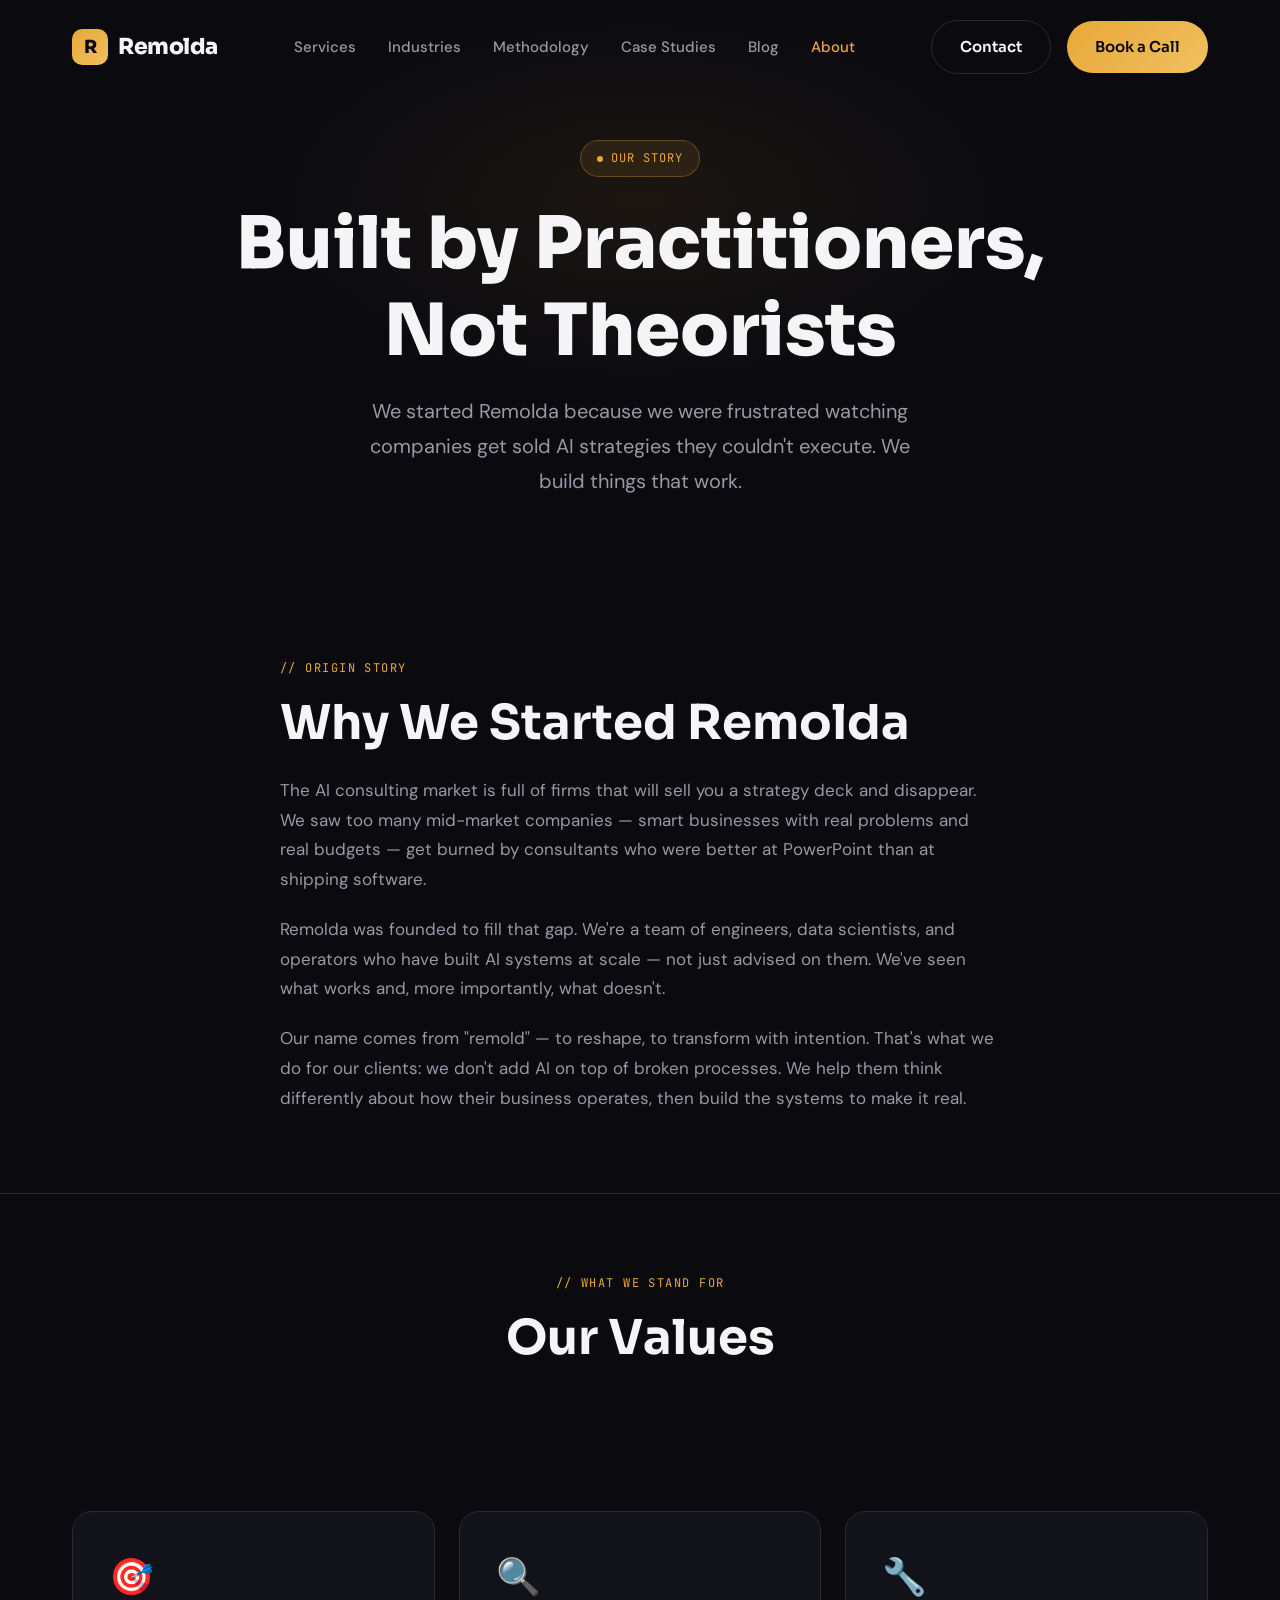
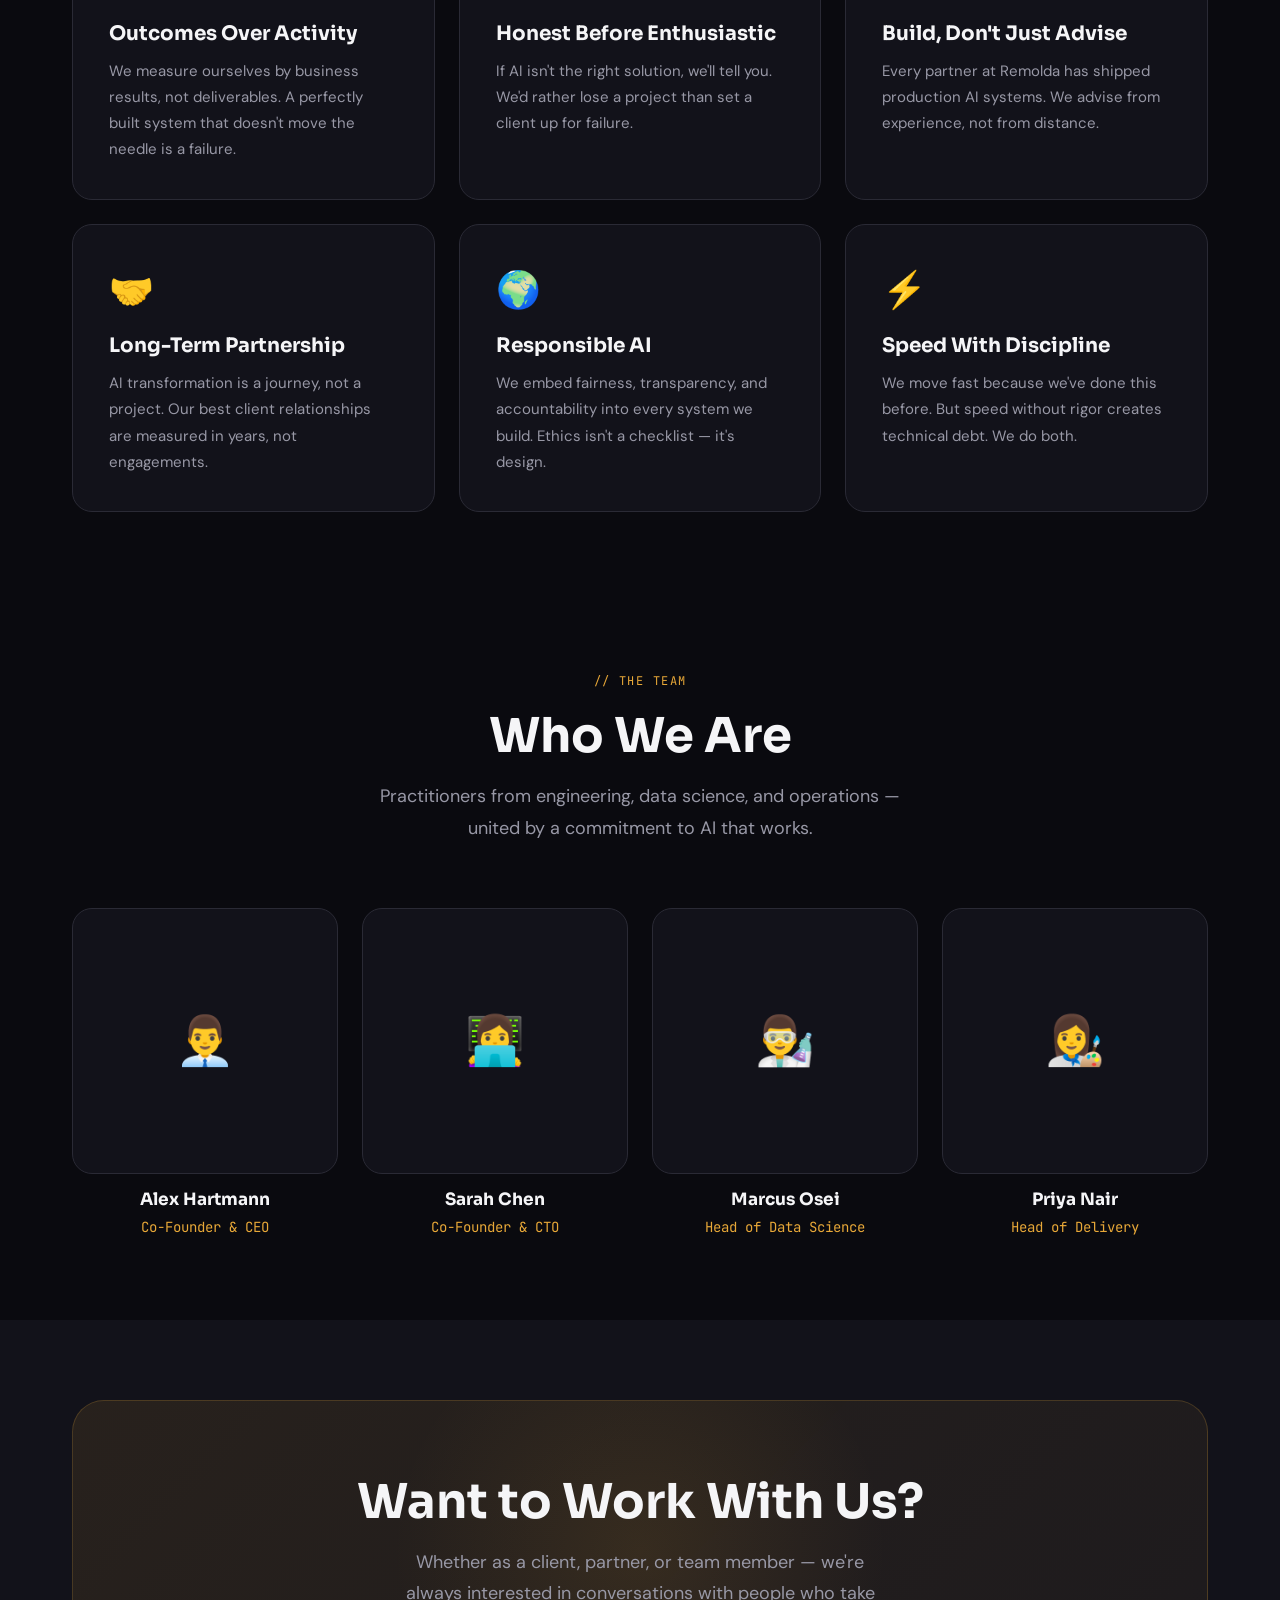
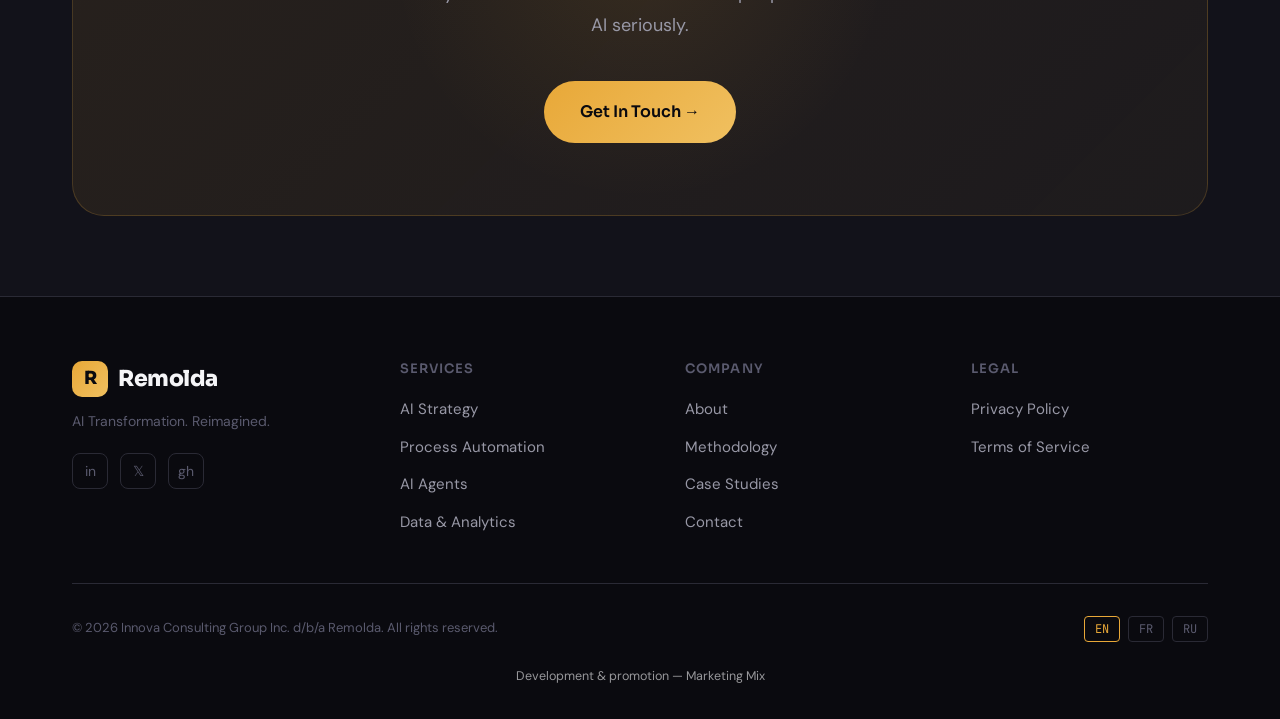
==== commit 39a41e3e: "chore(footer): agency credit — Marketing Mix House-standard credit line linking to https://mmix.ua/," ====
--- a/about.html
+++ b/about.html
@@ -4,7 +4,12 @@
   <meta charset="UTF-8">
   <meta name="viewport" content="width=device-width, initial-scale=1.0">
   <title>About — Remolda AI Transformation</title>
+  <meta property="og:type" content="website">
+  <meta property="og:image" content="/images/og-image.png">
+  <meta name="twitter:card" content="summary_large_image">
+  <meta name="twitter:image" content="/images/og-image.png">
   <link rel="stylesheet" href="styles.css">
+  <link rel="icon" href="/favicon.ico" type="image/x-icon">
 </head>
 <body>
 
@@ -184,6 +189,10 @@
         </div>
       </div>
     </div>
+    <!-- Agency credit -->
+    <div style="width:100%;text-align:center;padding:20px 24px 0">
+      <a href="https://mmix.ua/" target="_blank" rel="noopener noreferrer" style="font-size:12.5px;line-height:1.5;color:inherit;opacity:.6;text-decoration:none">Development & promotion — Marketing Mix</a>
+    </div>
   </footer>
 
   <script src="main.js"></script>
--- a/styles.css
+++ b/styles.css
@@ -350,6 +350,11 @@
   position: absolute;
   inset: 0;
   z-index: 0;
+  background-image:
+    linear-gradient(rgba(0,0,0,0.55), rgba(0,0,0,0.55)),
+    url('images/hero-visual.png');
+  background-size: cover;
+  background-position: center;
 }
 
 .hero-mesh {
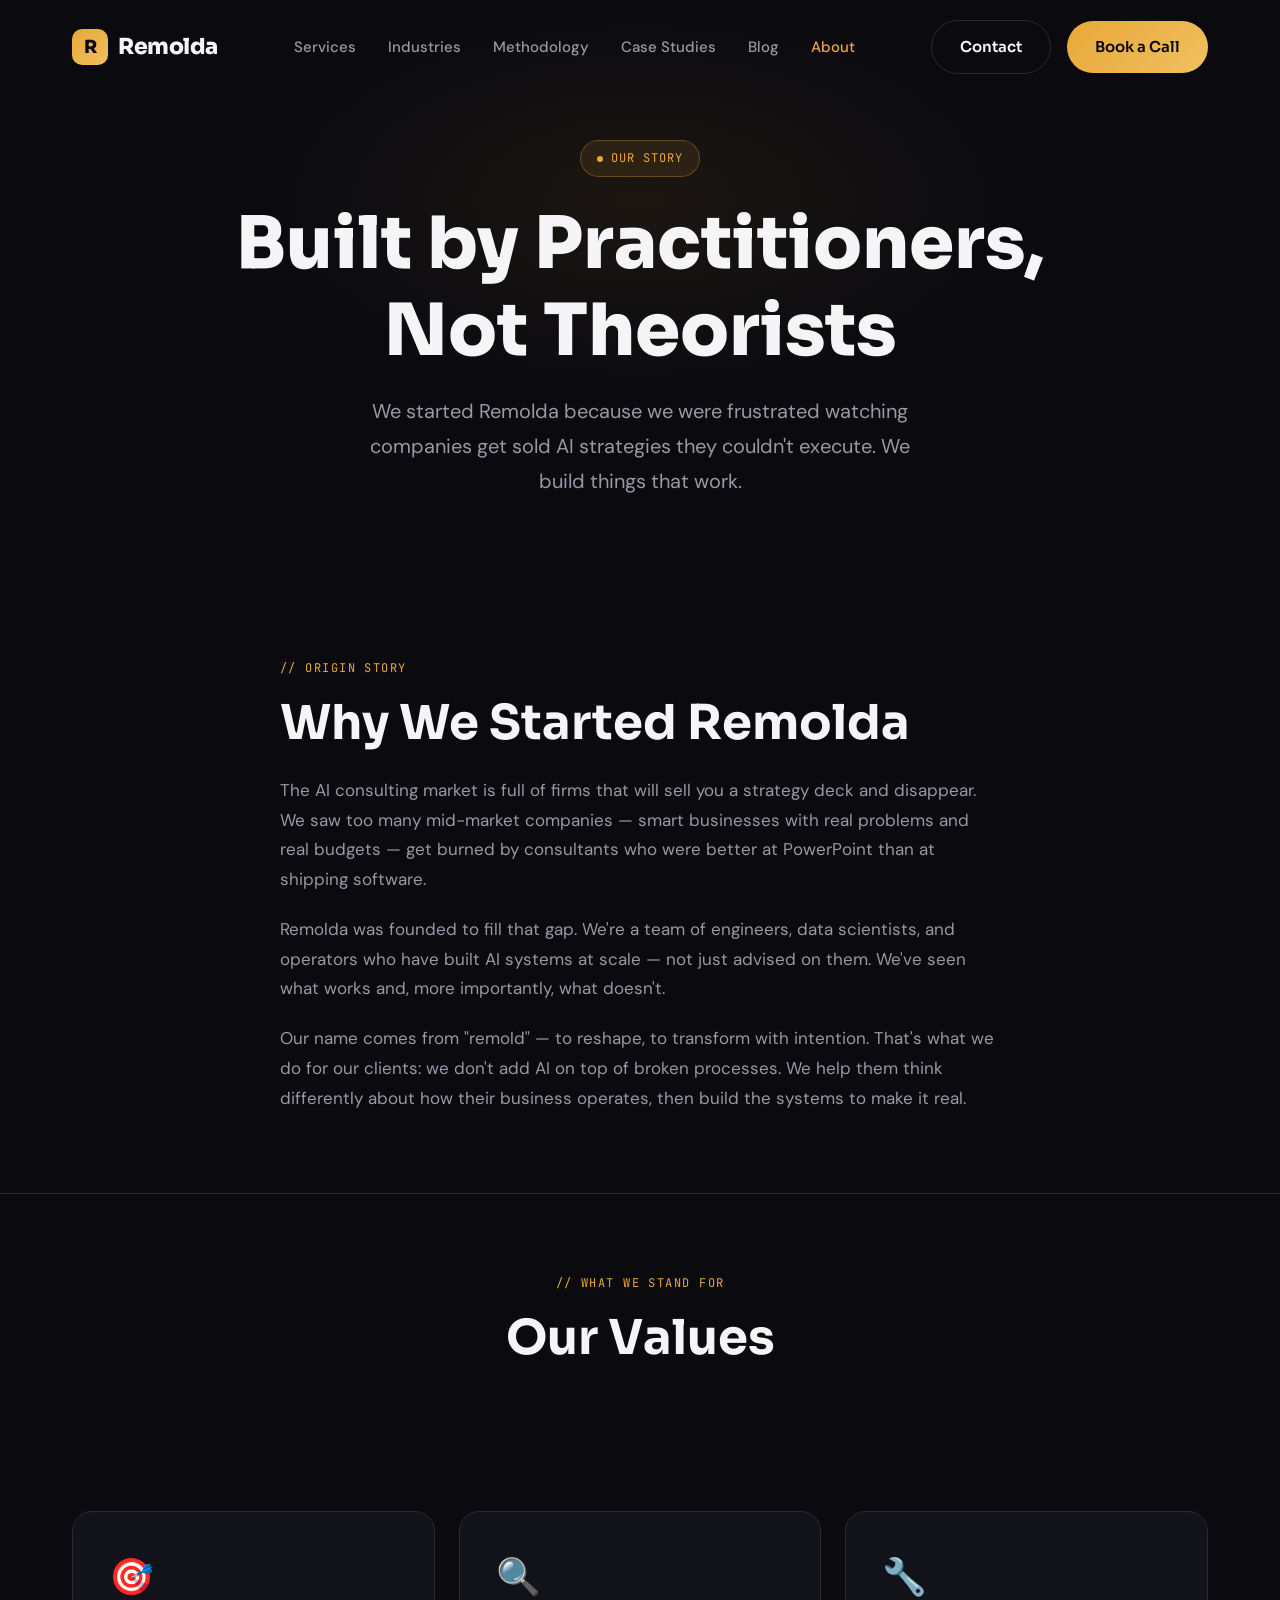
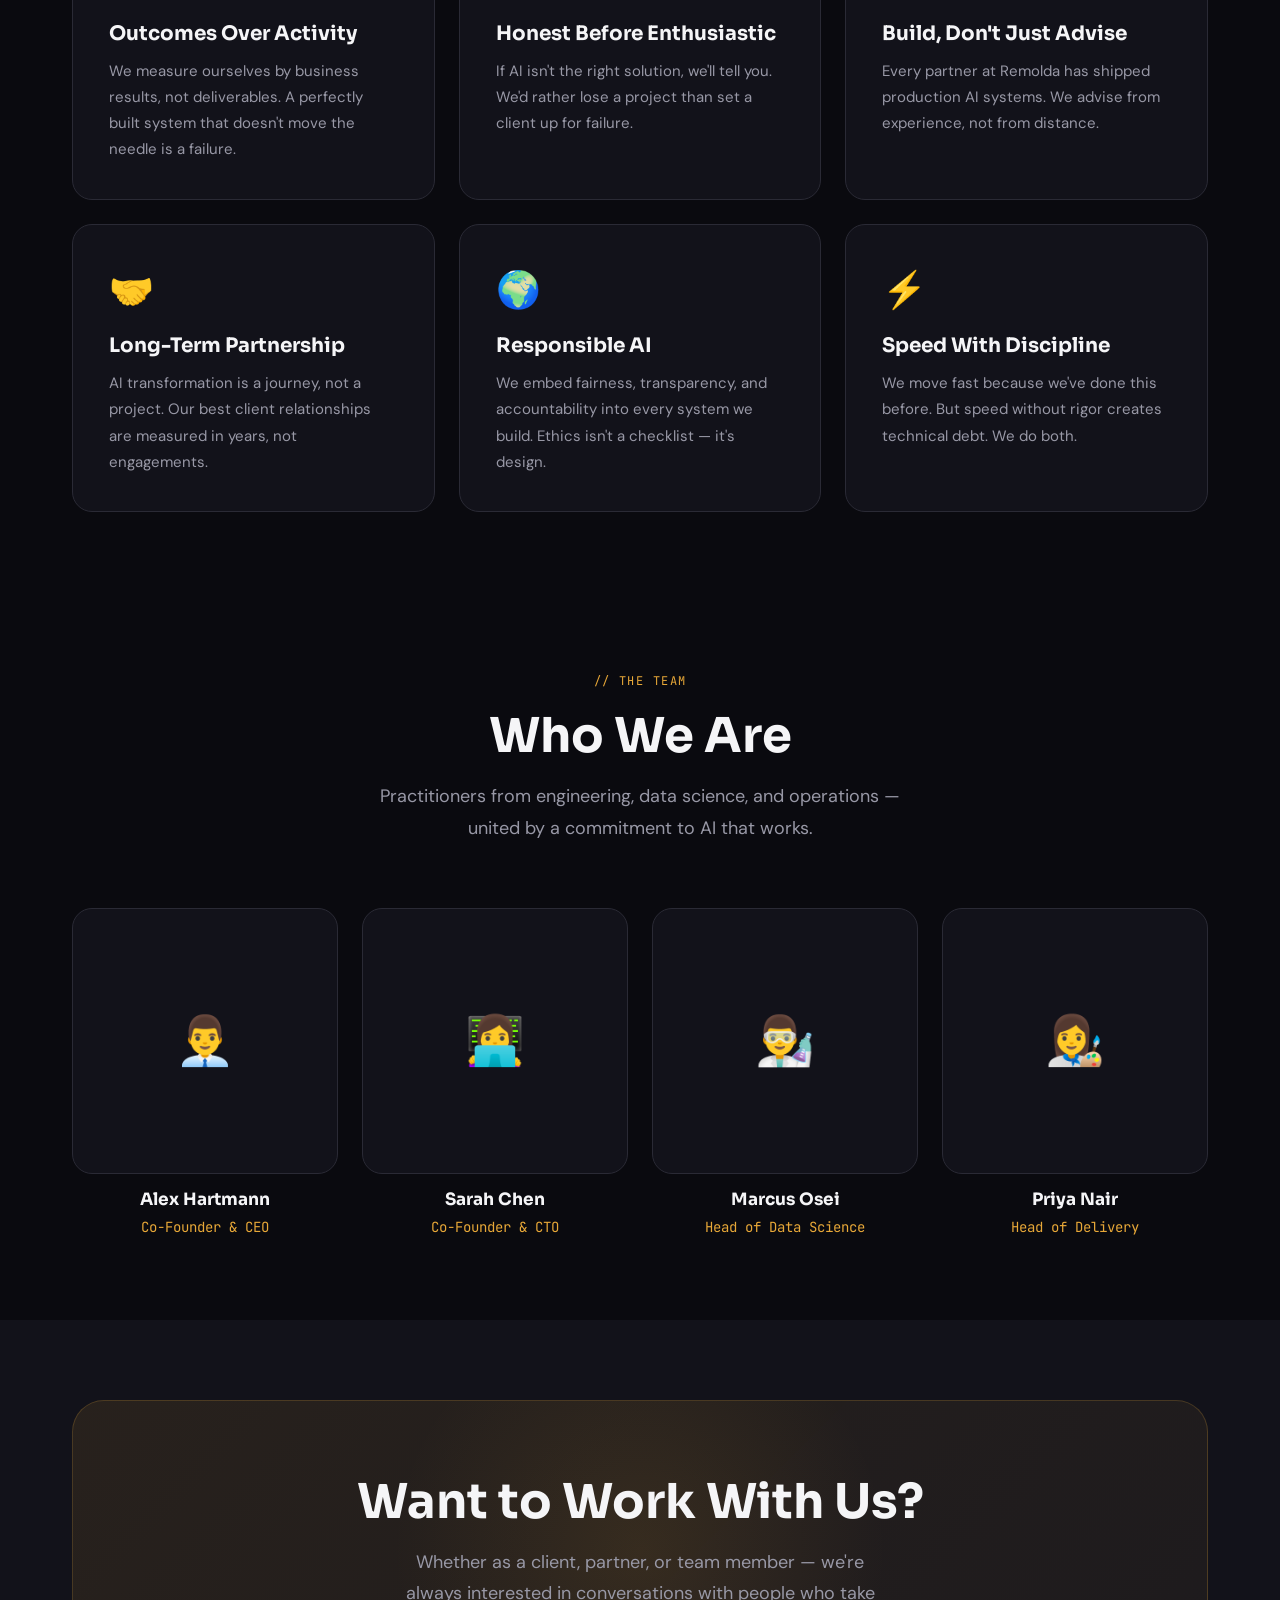
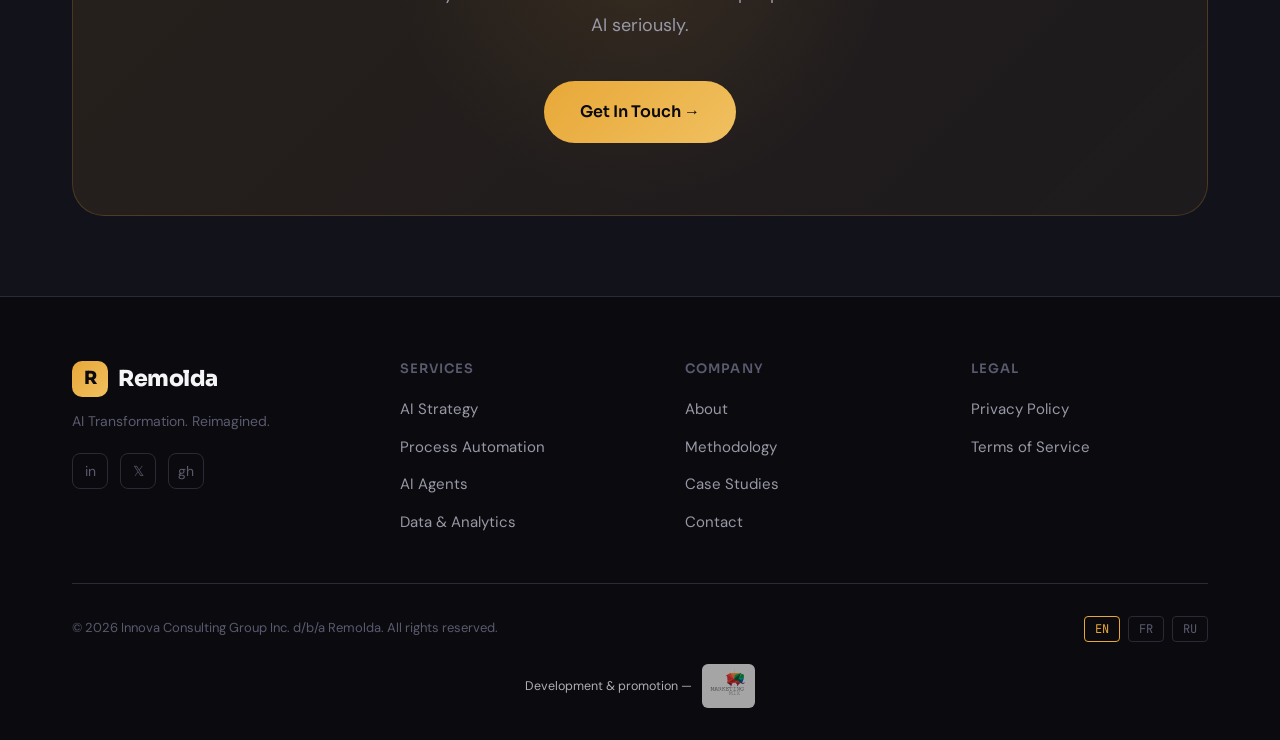
==== commit 389a622f: "chore(footer): agency credit — Marketing Mix (logo standard) Matches the reference implementation on" ====
--- a/about.html
+++ b/about.html
@@ -190,8 +190,12 @@
       </div>
     </div>
     <!-- Agency credit -->
-    <div style="width:100%;text-align:center;padding:20px 24px 0">
-      <a href="https://mmix.ua/" target="_blank" rel="noopener noreferrer" style="font-size:12.5px;line-height:1.5;color:inherit;opacity:.6;text-decoration:none">Development & promotion — Marketing Mix</a>
+    <div style="width:100%;display:flex;justify-content:center;padding:22px 24px 0">
+      <a href="https://mmix.ua/" target="_blank" rel="noopener noreferrer" style="display:inline-flex;align-items:center;gap:10px;font-size:12.5px;color:inherit;opacity:.7;text-decoration:none">Development & promotion —
+        <span style="display:inline-flex;align-items:center;background:rgba(255,255,255,.9);border-radius:6px;padding:4px 8px">
+          <img src="/mmix-logo.png" alt="MMIX — Marketing Mix" width="62" height="60" style="height:36px;width:auto">
+        </span>
+      </a>
     </div>
   </footer>
 
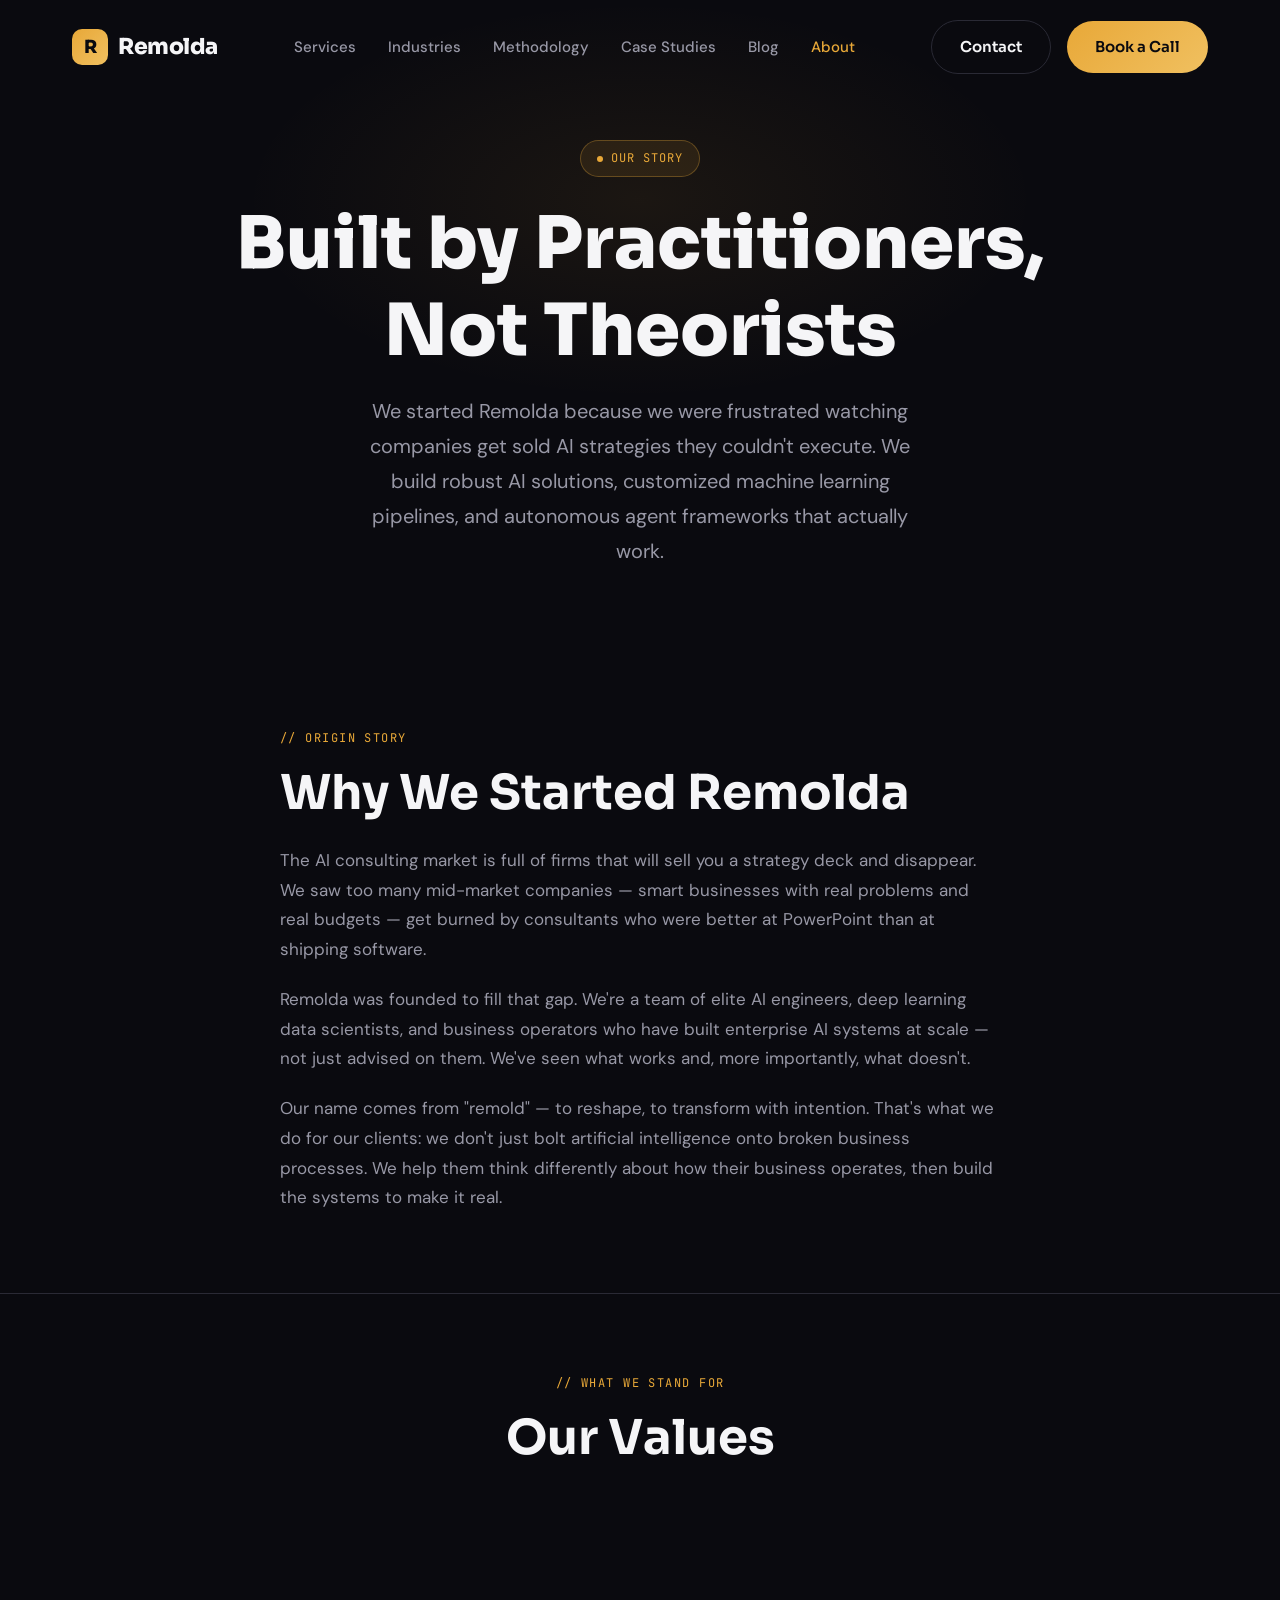
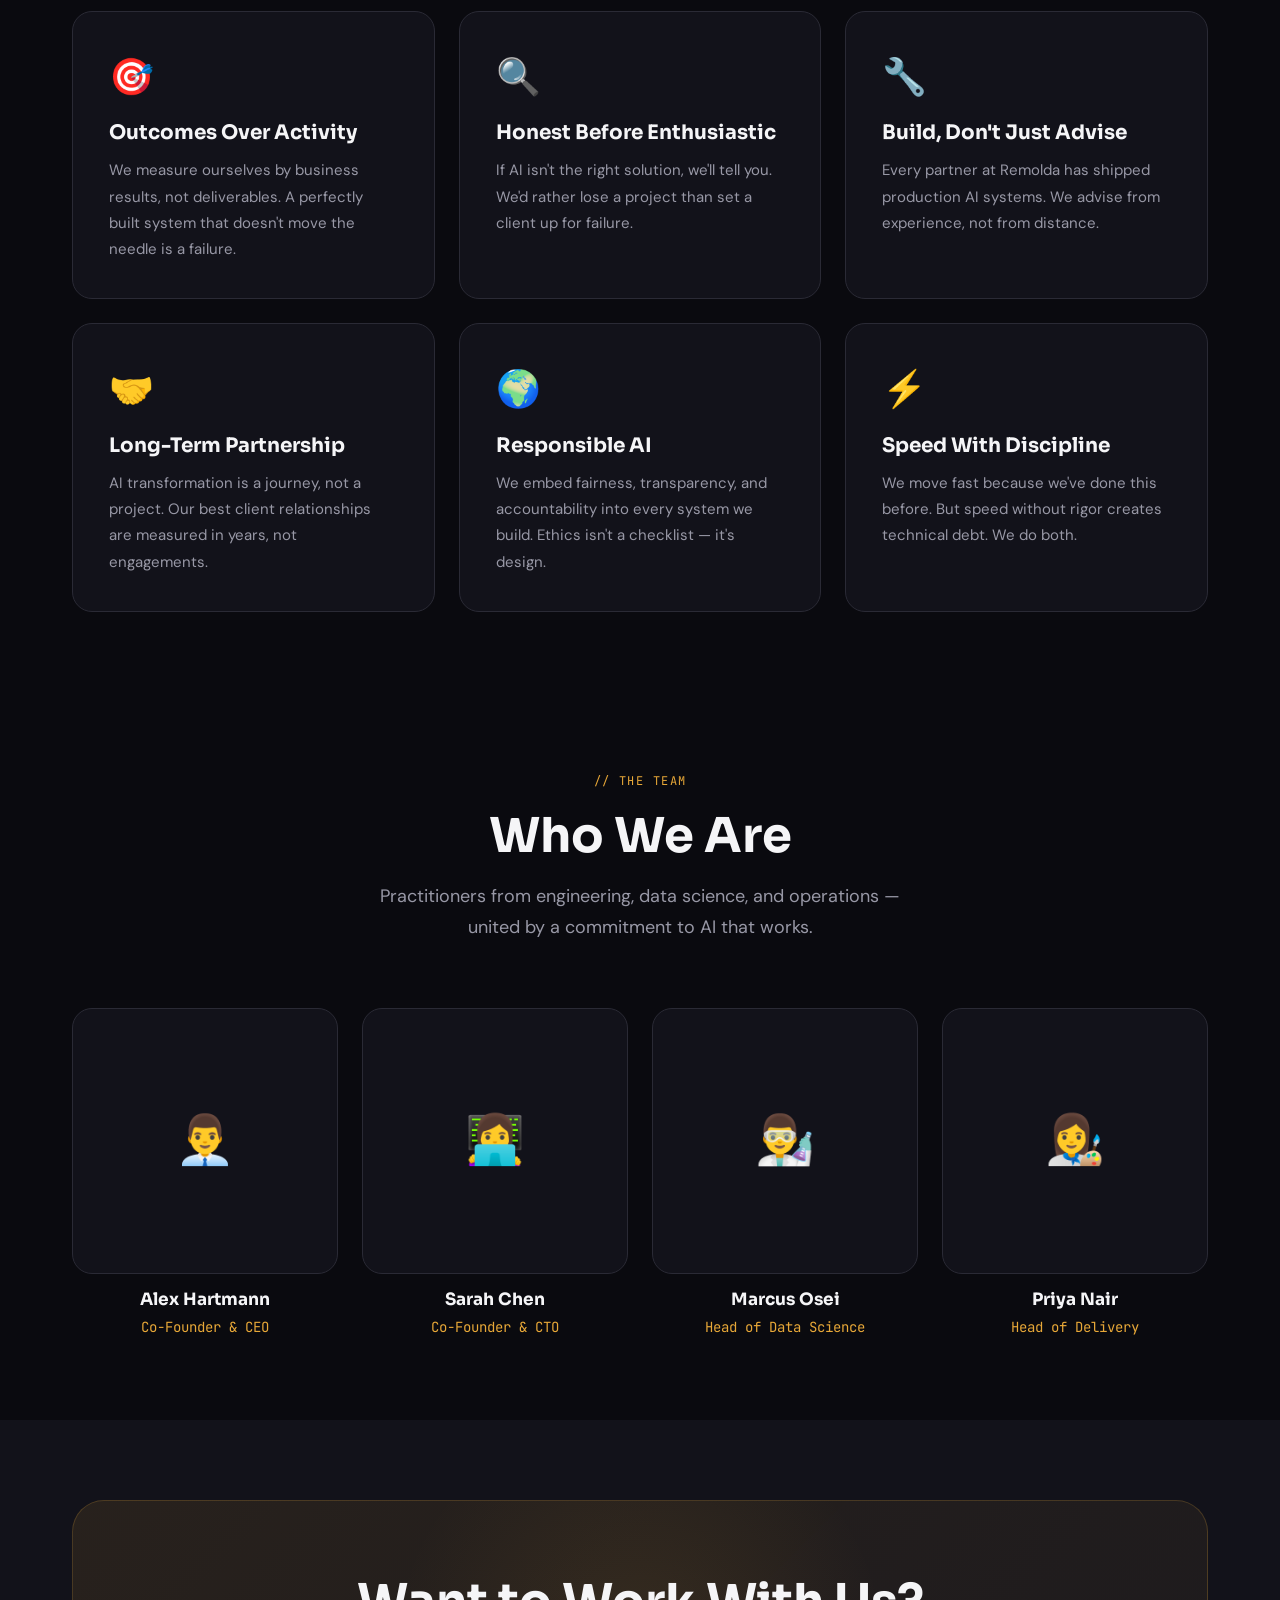
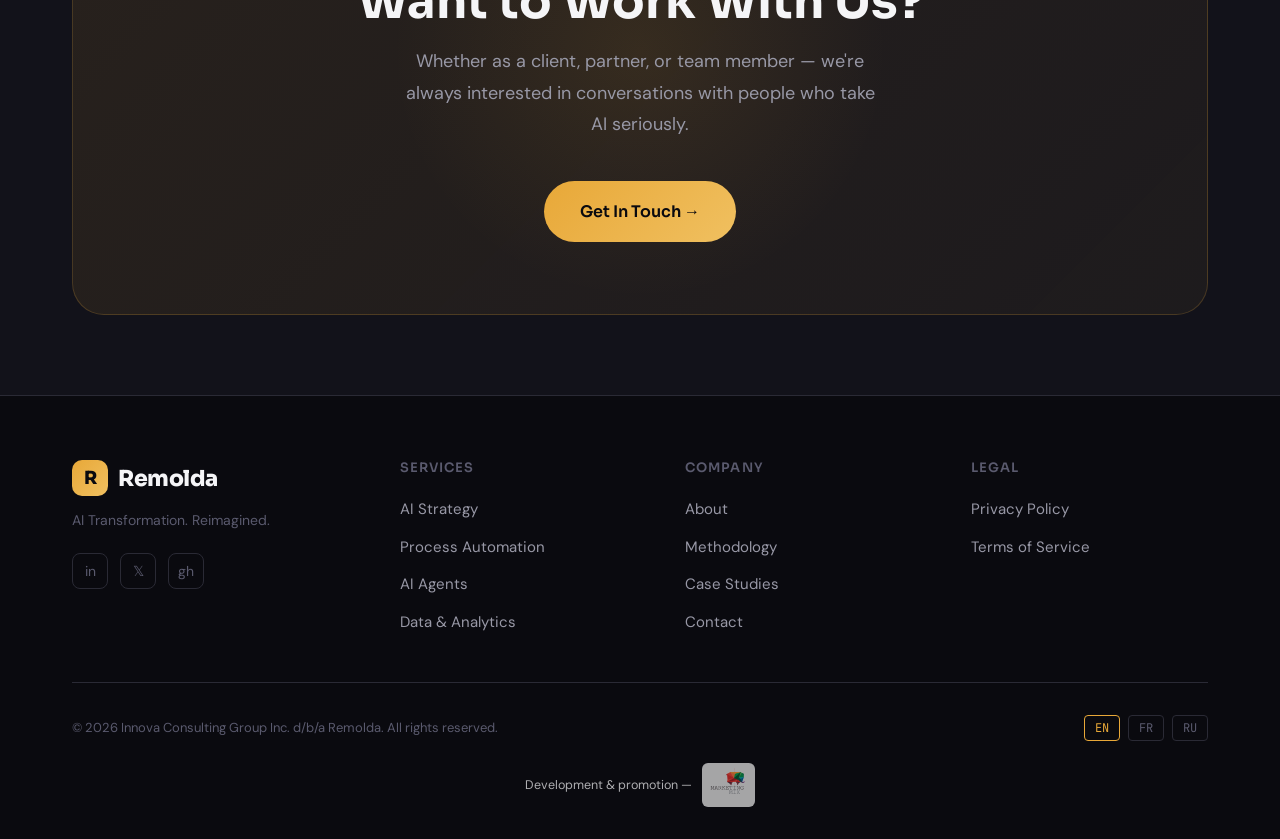
==== commit b283cbe2: "SEO, GEO, Schema, and Content Enrichment - Enriched <title> and meta descriptions for all HTML pages" ====
--- a/about.html
+++ b/about.html
@@ -3,13 +3,56 @@
 <head>
   <meta charset="UTF-8">
   <meta name="viewport" content="width=device-width, initial-scale=1.0">
-  <title>About — Remolda AI Transformation</title>
+  <title>About Remolda | AI Consulting Experts & Machine Learning Consultants</title>
+  <meta name="description" content="Learn about Remolda's team of AI transformation consultants. We guide companies through enterprise AI deployment, process automation, and measurable growth.">
   <meta property="og:type" content="website">
   <meta property="og:image" content="/images/og-image.png">
   <meta name="twitter:card" content="summary_large_image">
   <meta name="twitter:image" content="/images/og-image.png">
   <link rel="stylesheet" href="styles.css">
   <link rel="icon" href="/favicon.ico" type="image/x-icon">
+  <link rel="canonical" href="https://remolda.com/about.html">
+
+  <!-- GEO SEO Tags -->
+  <meta name="geo.region" content="CA-ON">
+  <meta name="geo.placename" content="Toronto">
+  <meta name="geo.position" content="43.6532;-79.3832">
+  <meta name="ICBM" content="43.6532, -79.3832">
+
+  <!-- Schema.org JSON-LD -->
+  <script type="application/ld+json">
+  {
+    "@context": "https://schema.org",
+    "@type": "ConsultingBusiness",
+    "name": "Remolda",
+    "legalName": "Innova Consulting Group Inc.",
+    "url": "https://remolda.com",
+    "logo": "https://remolda.com/images/og-image.png",
+    "description": "Remolda helps mid-market companies deploy AI that delivers measurable ROI. We offer AI Strategy, Process Automation, AI Agent Deployment, Data & Analytics, and Custom AI Solutions.",
+    "address": {
+      "@type": "PostalAddress",
+      "addressLocality": "Toronto",
+      "addressRegion": "ON",
+      "addressCountry": "CA"
+    },
+    "geo": {
+      "@type": "GeoCoordinates",
+      "latitude": 43.6532,
+      "longitude": -79.3832
+    },
+    "contactPoint": {
+      "@type": "ContactPoint",
+      "contactType": "customer service",
+      "email": "hello@remolda.com",
+      "availableLanguage": ["English", "French", "Russian"]
+    },
+    "sameAs": [
+      "https://www.linkedin.com/company/remolda",
+      "https://twitter.com/remolda_ai"
+    ]
+  }
+  </script>
+
 </head>
 <body>
 
@@ -38,7 +81,7 @@
     <div class="container">
       <span class="badge">Our Story</span>
       <h1>Built by Practitioners,<br>Not Theorists</h1>
-      <p>We started Remolda because we were frustrated watching companies get sold AI strategies they couldn't execute. We build things that work.</p>
+      <p>We started Remolda because we were frustrated watching companies get sold AI strategies they couldn't execute. We build robust AI solutions, customized machine learning pipelines, and autonomous agent frameworks that actually work.</p>
     </div>
   </section>
 
@@ -49,8 +92,8 @@
         <span class="section-label">// Origin Story</span>
         <h2 style="margin-bottom: 24px; margin-top: 12px;">Why We Started Remolda</h2>
         <p style="margin-bottom: 20px;">The AI consulting market is full of firms that will sell you a strategy deck and disappear. We saw too many mid-market companies — smart businesses with real problems and real budgets — get burned by consultants who were better at PowerPoint than at shipping software.</p>
-        <p style="margin-bottom: 20px;">Remolda was founded to fill that gap. We're a team of engineers, data scientists, and operators who have built AI systems at scale — not just advised on them. We've seen what works and, more importantly, what doesn't.</p>
-        <p>Our name comes from "remold" — to reshape, to transform with intention. That's what we do for our clients: we don't add AI on top of broken processes. We help them think differently about how their business operates, then build the systems to make it real.</p>
+        <p style="margin-bottom: 20px;">Remolda was founded to fill that gap. We're a team of elite AI engineers, deep learning data scientists, and business operators who have built enterprise AI systems at scale — not just advised on them. We've seen what works and, more importantly, what doesn't.</p>
+        <p>Our name comes from "remold" — to reshape, to transform with intention. That's what we do for our clients: we don't just bolt artificial intelligence onto broken business processes. We help them think differently about how their business operates, then build the systems to make it real.</p>
       </div>
     </div>
   </section>
